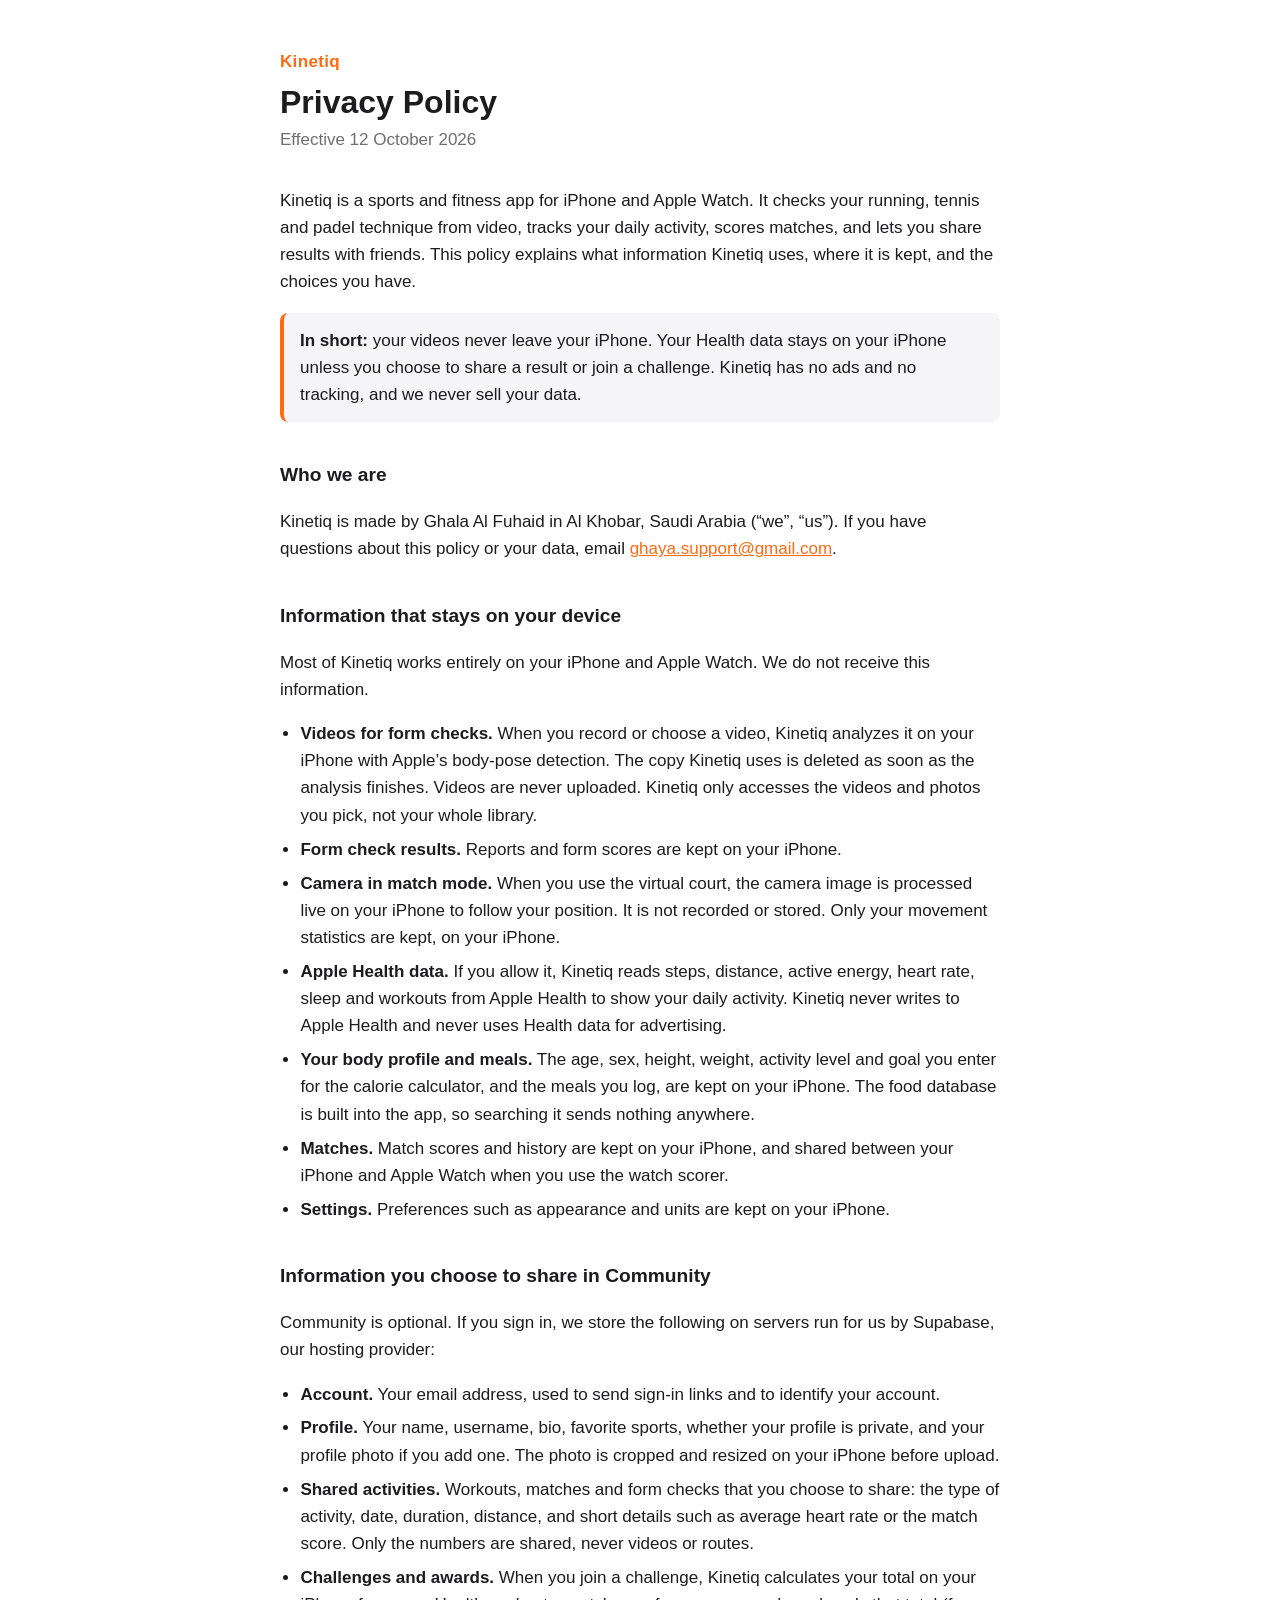
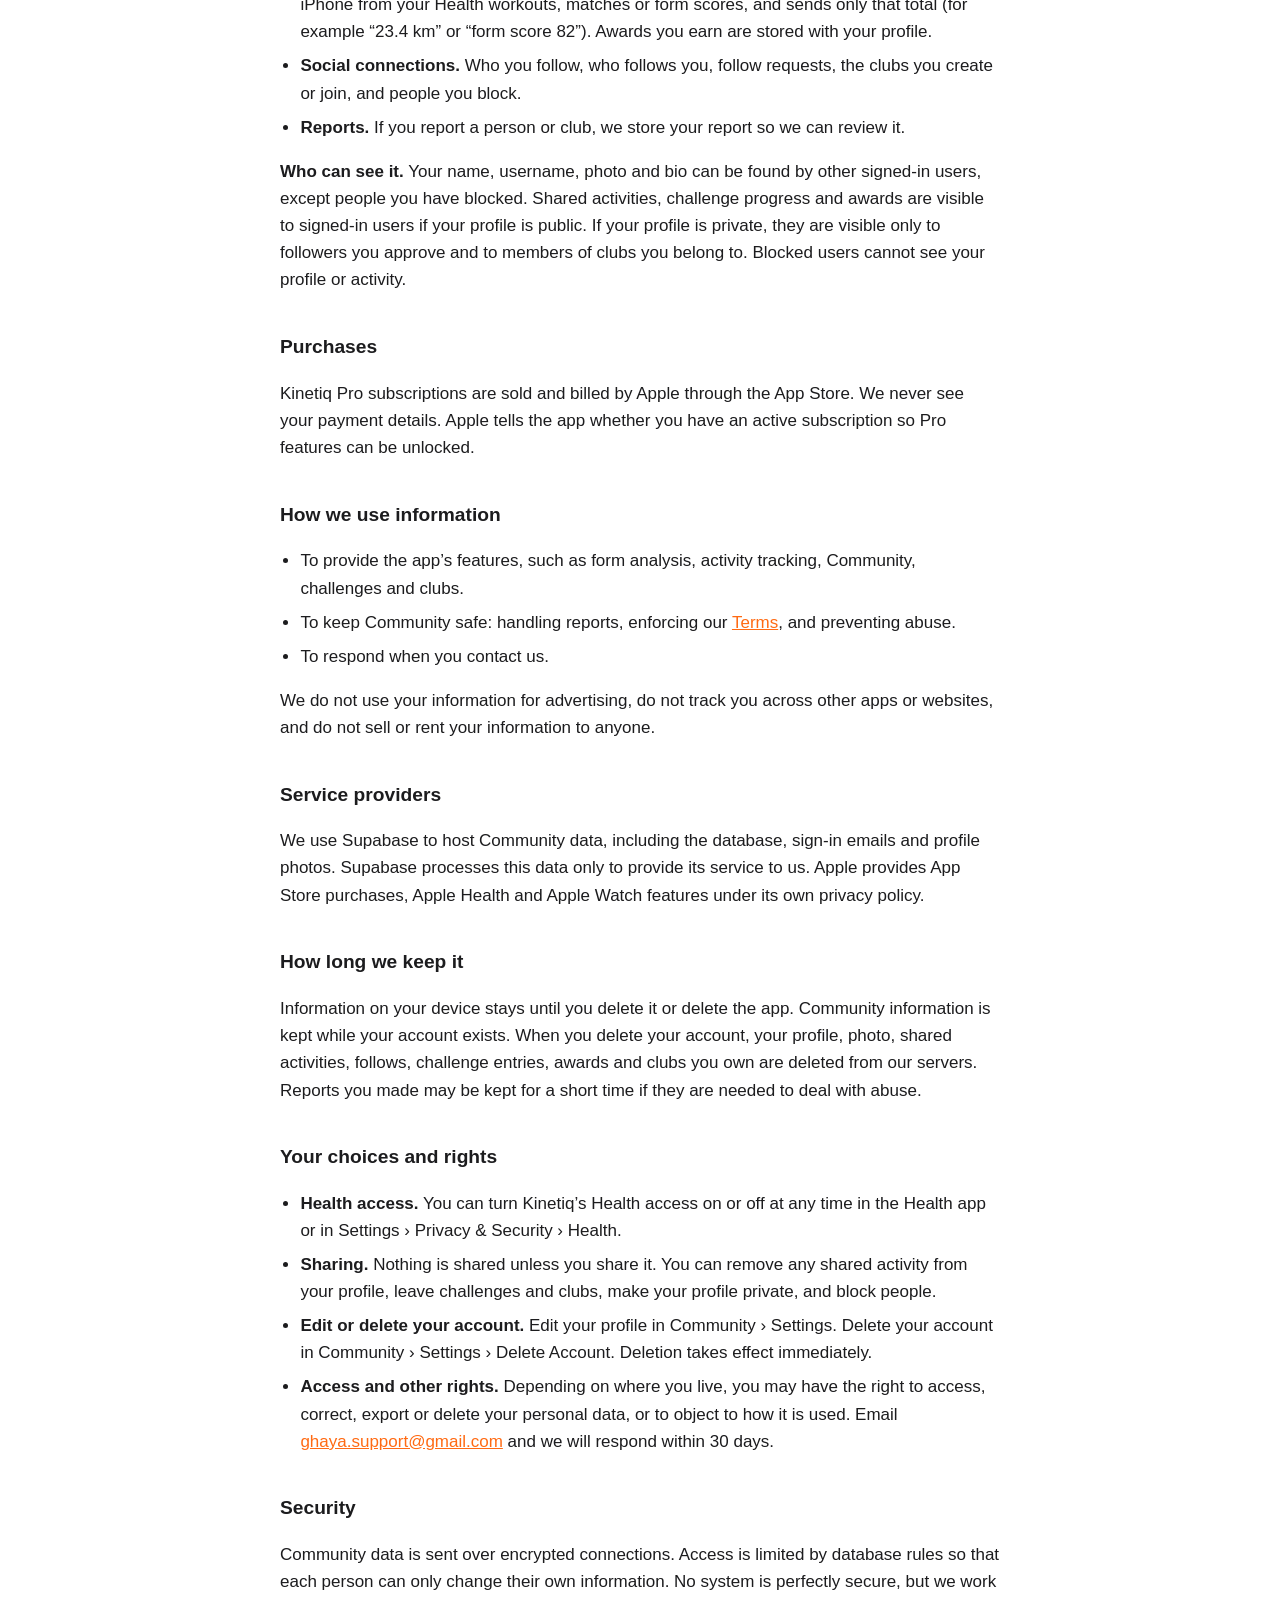
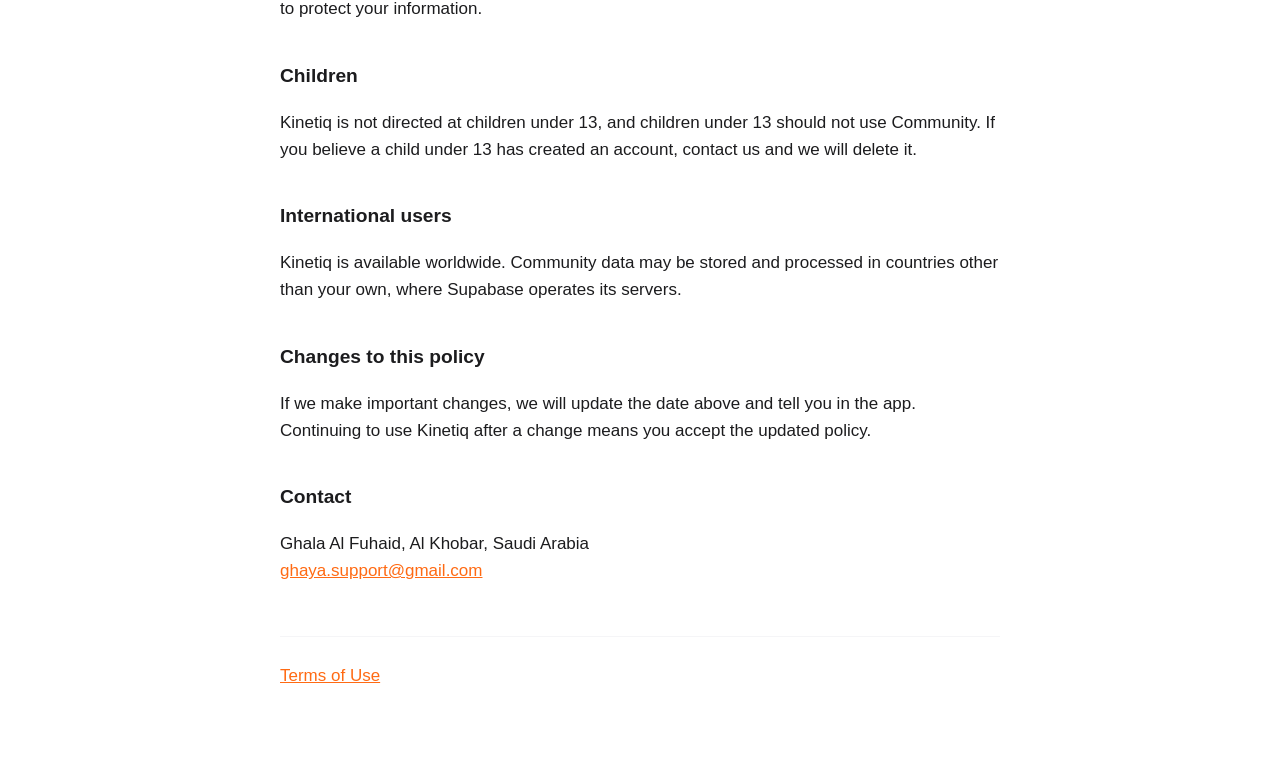
==== privacy.html @ a2fc5881 "Kinetiq privacy policy and terms" ====
<!doctype html>
<html lang="en">
<head>
<meta charset="utf-8">
<meta name="viewport" content="width=device-width, initial-scale=1">
<title>Kinetiq Privacy Policy</title>
<link rel="stylesheet" href="style.css">
</head>
<body>
<main>
<p class="brand">Kinetiq</p>
<h1>Privacy Policy</h1>
<p class="meta">Effective 12 October 2026</p>

<p>Kinetiq is a sports and fitness app for iPhone and Apple Watch. It checks your running, tennis and padel technique from video, tracks your daily activity, scores matches, and lets you share results with friends. This policy explains what information Kinetiq uses, where it is kept, and the choices you have.</p>

<p class="summary"><strong>In short:</strong> your videos never leave your iPhone. Your Health data stays on your iPhone unless you choose to share a result or join a challenge. Kinetiq has no ads and no tracking, and we never sell your data.</p>

<h2>Who we are</h2>
<p>Kinetiq is made by Ghala Al Fuhaid in Al Khobar, Saudi Arabia (“we”, “us”). If you have questions about this policy or your data, email <a href="mailto:ghaya.support@gmail.com">ghaya.support@gmail.com</a>.</p>

<h2>Information that stays on your device</h2>
<p>Most of Kinetiq works entirely on your iPhone and Apple Watch. We do not receive this information.</p>
<ul>
<li><strong>Videos for form checks.</strong> When you record or choose a video, Kinetiq analyzes it on your iPhone with Apple’s body-pose detection. The copy Kinetiq uses is deleted as soon as the analysis finishes. Videos are never uploaded. Kinetiq only accesses the videos and photos you pick, not your whole library.</li>
<li><strong>Form check results.</strong> Reports and form scores are kept on your iPhone.</li>
<li><strong>Camera in match mode.</strong> When you use the virtual court, the camera image is processed live on your iPhone to follow your position. It is not recorded or stored. Only your movement statistics are kept, on your iPhone.</li>
<li><strong>Apple Health data.</strong> If you allow it, Kinetiq reads steps, distance, active energy, heart rate, sleep and workouts from Apple Health to show your daily activity. Kinetiq never writes to Apple Health and never uses Health data for advertising.</li>
<li><strong>Your body profile and meals.</strong> The age, sex, height, weight, activity level and goal you enter for the calorie calculator, and the meals you log, are kept on your iPhone. The food database is built into the app, so searching it sends nothing anywhere.</li>
<li><strong>Matches.</strong> Match scores and history are kept on your iPhone, and shared between your iPhone and Apple Watch when you use the watch scorer.</li>
<li><strong>Settings.</strong> Preferences such as appearance and units are kept on your iPhone.</li>
</ul>

<h2>Information you choose to share in Community</h2>
<p>Community is optional. If you sign in, we store the following on servers run for us by Supabase, our hosting provider:</p>
<ul>
<li><strong>Account.</strong> Your email address, used to send sign-in links and to identify your account.</li>
<li><strong>Profile.</strong> Your name, username, bio, favorite sports, whether your profile is private, and your profile photo if you add one. The photo is cropped and resized on your iPhone before upload.</li>
<li><strong>Shared activities.</strong> Workouts, matches and form checks that you choose to share: the type of activity, date, duration, distance, and short details such as average heart rate or the match score. Only the numbers are shared, never videos or routes.</li>
<li><strong>Challenges and awards.</strong> When you join a challenge, Kinetiq calculates your total on your iPhone from your Health workouts, matches or form scores, and sends only that total (for example “23.4 km” or “form score 82”). Awards you earn are stored with your profile.</li>
<li><strong>Social connections.</strong> Who you follow, who follows you, follow requests, the clubs you create or join, and people you block.</li>
<li><strong>Reports.</strong> If you report a person or club, we store your report so we can review it.</li>
</ul>
<p><strong>Who can see it.</strong> Your name, username, photo and bio can be found by other signed-in users, except people you have blocked. Shared activities, challenge progress and awards are visible to signed-in users if your profile is public. If your profile is private, they are visible only to followers you approve and to members of clubs you belong to. Blocked users cannot see your profile or activity.</p>

<h2>Purchases</h2>
<p>Kinetiq Pro subscriptions are sold and billed by Apple through the App Store. We never see your payment details. Apple tells the app whether you have an active subscription so Pro features can be unlocked.</p>

<h2>How we use information</h2>
<ul>
<li>To provide the app’s features, such as form analysis, activity tracking, Community, challenges and clubs.</li>
<li>To keep Community safe: handling reports, enforcing our <a href="terms.html">Terms</a>, and preventing abuse.</li>
<li>To respond when you contact us.</li>
</ul>
<p>We do not use your information for advertising, do not track you across other apps or websites, and do not sell or rent your information to anyone.</p>

<h2>Service providers</h2>
<p>We use Supabase to host Community data, including the database, sign-in emails and profile photos. Supabase processes this data only to provide its service to us. Apple provides App Store purchases, Apple Health and Apple Watch features under its own privacy policy.</p>

<h2>How long we keep it</h2>
<p>Information on your device stays until you delete it or delete the app. Community information is kept while your account exists. When you delete your account, your profile, photo, shared activities, follows, challenge entries, awards and clubs you own are deleted from our servers. Reports you made may be kept for a short time if they are needed to deal with abuse.</p>

<h2>Your choices and rights</h2>
<ul>
<li><strong>Health access.</strong> You can turn Kinetiq’s Health access on or off at any time in the Health app or in Settings › Privacy &amp; Security › Health.</li>
<li><strong>Sharing.</strong> Nothing is shared unless you share it. You can remove any shared activity from your profile, leave challenges and clubs, make your profile private, and block people.</li>
<li><strong>Edit or delete your account.</strong> Edit your profile in Community › Settings. Delete your account in Community › Settings › Delete Account. Deletion takes effect immediately.</li>
<li><strong>Access and other rights.</strong> Depending on where you live, you may have the right to access, correct, export or delete your personal data, or to object to how it is used. Email <a href="mailto:ghaya.support@gmail.com">ghaya.support@gmail.com</a> and we will respond within 30 days.</li>
</ul>

<h2>Security</h2>
<p>Community data is sent over encrypted connections. Access is limited by database rules so that each person can only change their own information. No system is perfectly secure, but we work to protect your information.</p>

<h2>Children</h2>
<p>Kinetiq is not directed at children under 13, and children under 13 should not use Community. If you believe a child under 13 has created an account, contact us and we will delete it.</p>

<h2>International users</h2>
<p>Kinetiq is available worldwide. Community data may be stored and processed in countries other than your own, where Supabase operates its servers.</p>

<h2>Changes to this policy</h2>
<p>If we make important changes, we will update the date above and tell you in the app. Continuing to use Kinetiq after a change means you accept the updated policy.</p>

<h2>Contact</h2>
<p>Ghala Al Fuhaid, Al Khobar, Saudi Arabia<br><a href="mailto:ghaya.support@gmail.com">ghaya.support@gmail.com</a></p>

<p class="footer"><a href="terms.html">Terms of Use</a></p>
</main>
</body>
</html>
---- style.css ----
:root {
    --bg: #ffffff;
    --text: #1c1c1e;
    --muted: #6e6e73;
    --accent: #ff6a13;
    --panel: #f5f5f7;
    color-scheme: light dark;
}

@media (prefers-color-scheme: dark) {
    :root {
        --bg: #0b0b0c;
        --text: #f2f2f7;
        --muted: #a1a1a6;
        --panel: #1c1c1e;
    }
}

body {
    margin: 0;
    background: var(--bg);
    color: var(--text);
    font: 17px/1.6 -apple-system, BlinkMacSystemFont, "Segoe UI", Roboto, sans-serif;
}

main {
    max-width: 720px;
    margin: 0 auto;
    padding: 48px 16px 64px;
}

.brand {
    color: var(--accent);
    font-weight: 700;
    letter-spacing: 0.02em;
    margin: 0 0 8px;
}

h1 { font-size: 2rem; line-height: 1.2; margin: 0 0 4px; }
h2 { font-size: 1.2rem; margin: 2em 0 0.5em; }
.meta { color: var(--muted); margin: 0 0 2em; }

.summary {
    background: var(--panel);
    border-left: 4px solid var(--accent);
    border-radius: 8px;
    padding: 14px 16px;
}

ul { padding-left: 1.2em; }
li { margin: 0.4em 0; }
a { color: var(--accent); }

.footer {
    margin-top: 3em;
    padding-top: 1.5em;
    border-top: 1px solid var(--panel);
}
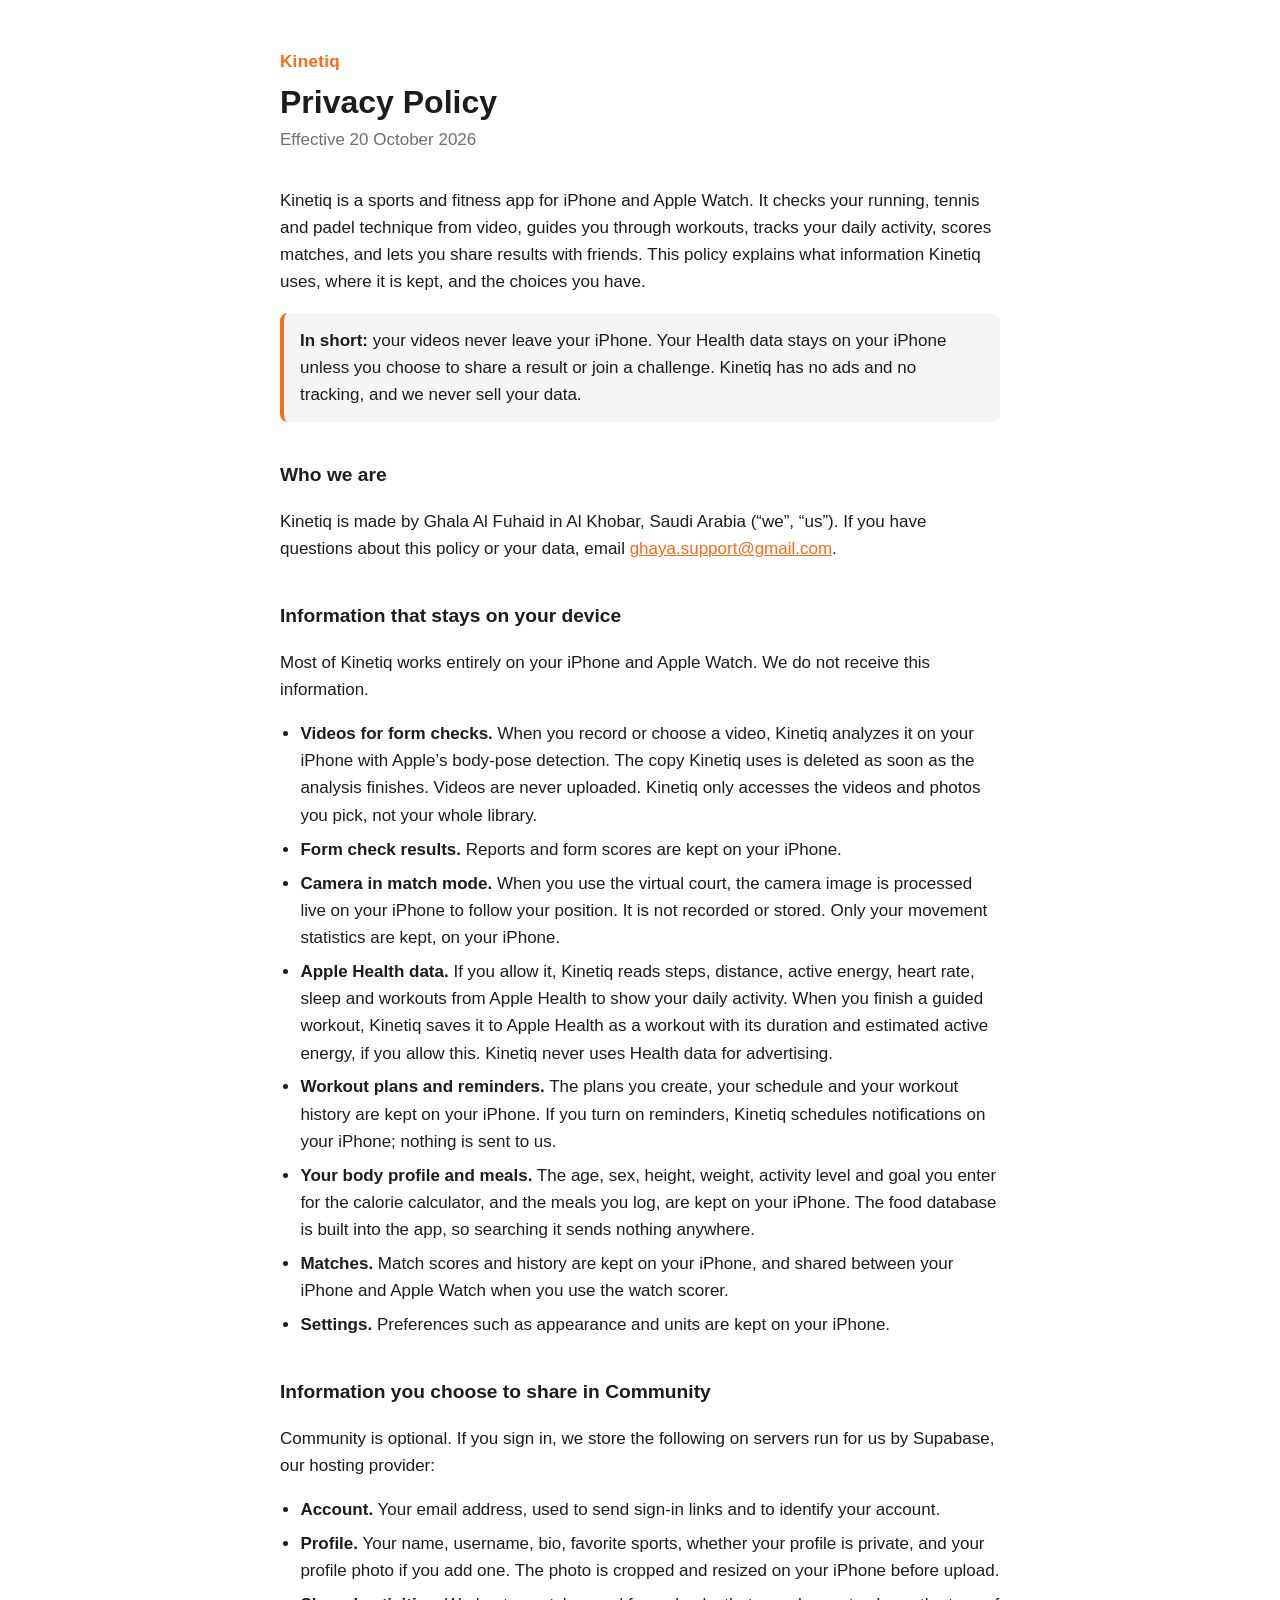
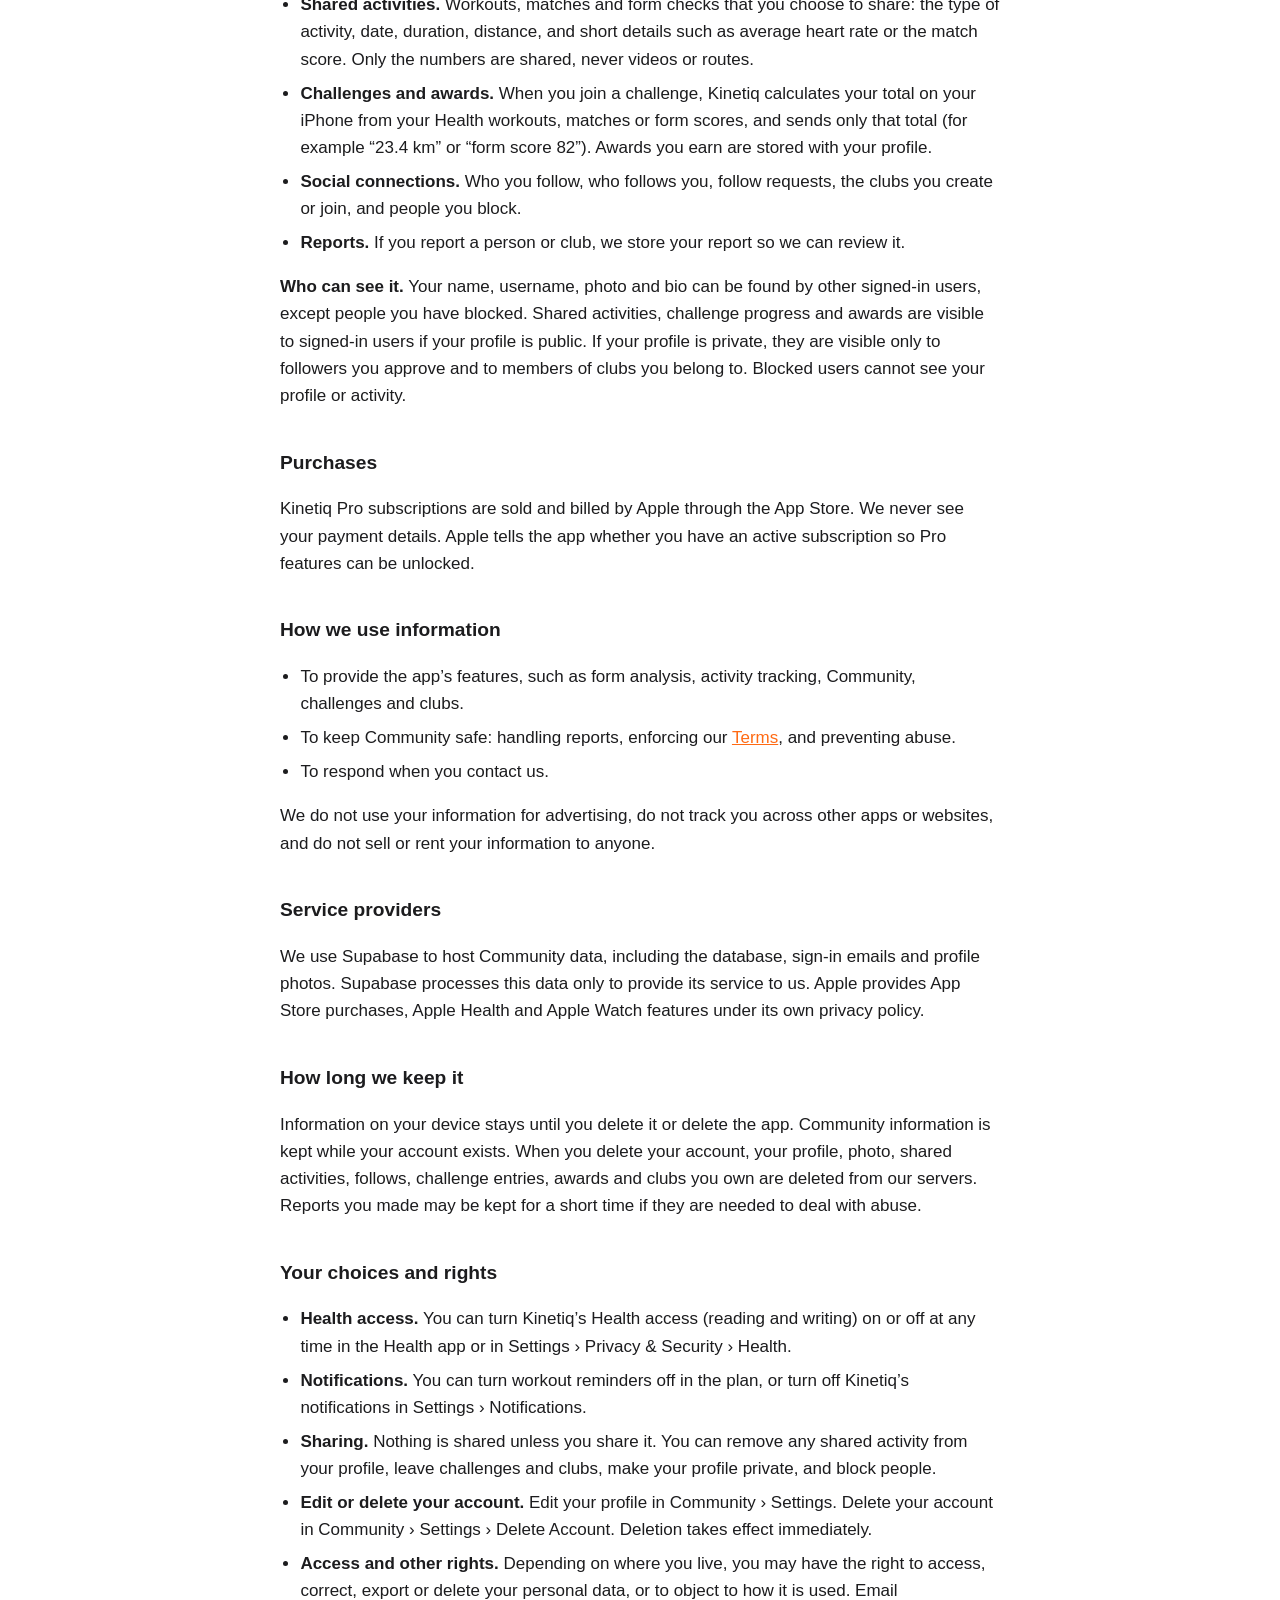
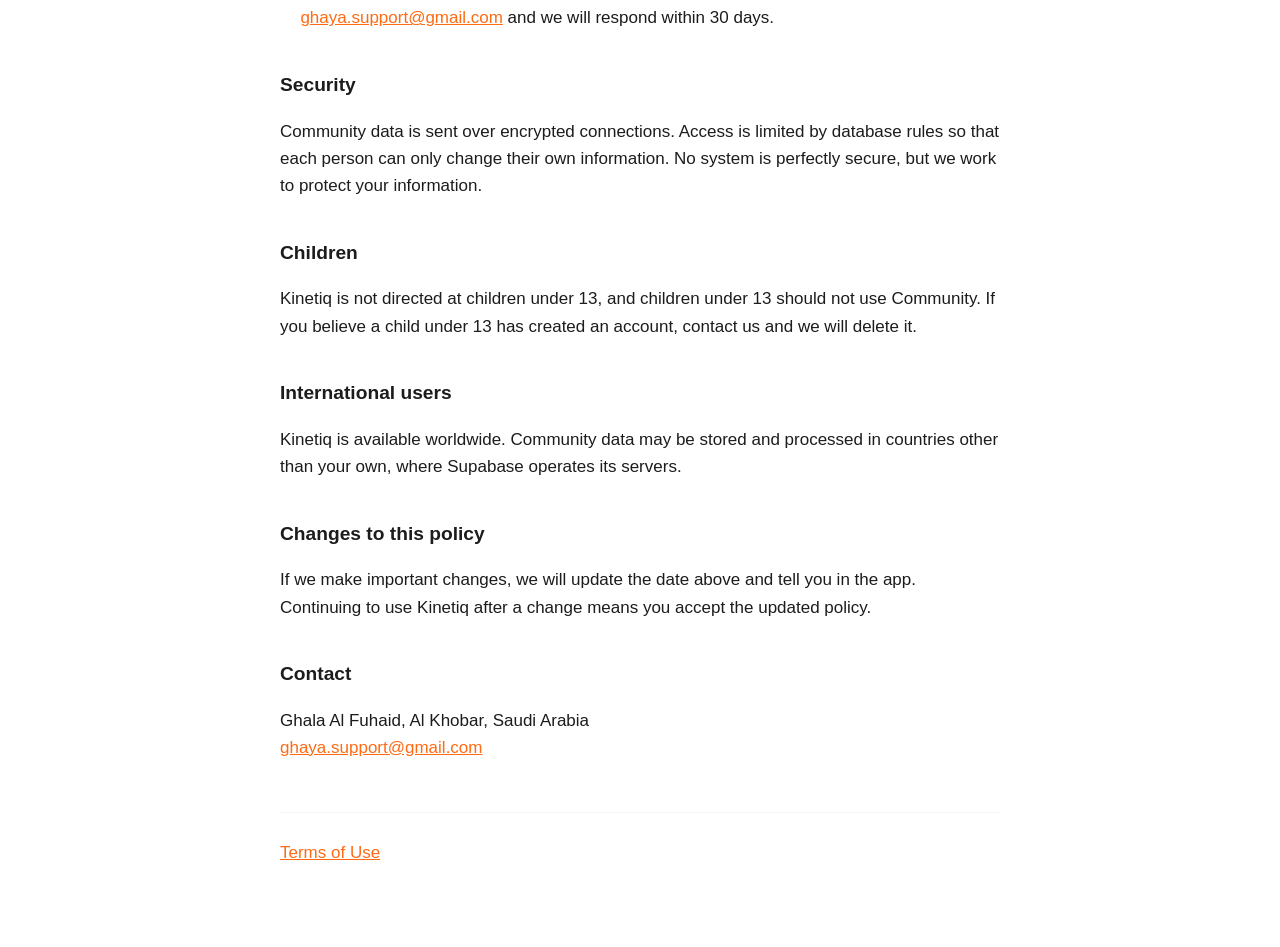
==== commit 57defbb3: "Privacy Policy: workouts saved to Health, workout plans and reminders" ====
--- a/privacy.html
+++ b/privacy.html
@@ -10,9 +10,9 @@
 <main>
 <p class="brand">Kinetiq</p>
 <h1>Privacy Policy</h1>
-<p class="meta">Effective 12 October 2026</p>
+<p class="meta">Effective 20 October 2026</p>
 
-<p>Kinetiq is a sports and fitness app for iPhone and Apple Watch. It checks your running, tennis and padel technique from video, tracks your daily activity, scores matches, and lets you share results with friends. This policy explains what information Kinetiq uses, where it is kept, and the choices you have.</p>
+<p>Kinetiq is a sports and fitness app for iPhone and Apple Watch. It checks your running, tennis and padel technique from video, guides you through workouts, tracks your daily activity, scores matches, and lets you share results with friends. This policy explains what information Kinetiq uses, where it is kept, and the choices you have.</p>
 
 <p class="summary"><strong>In short:</strong> your videos never leave your iPhone. Your Health data stays on your iPhone unless you choose to share a result or join a challenge. Kinetiq has no ads and no tracking, and we never sell your data.</p>
 
@@ -25,7 +25,8 @@
 <li><strong>Videos for form checks.</strong> When you record or choose a video, Kinetiq analyzes it on your iPhone with Apple’s body-pose detection. The copy Kinetiq uses is deleted as soon as the analysis finishes. Videos are never uploaded. Kinetiq only accesses the videos and photos you pick, not your whole library.</li>
 <li><strong>Form check results.</strong> Reports and form scores are kept on your iPhone.</li>
 <li><strong>Camera in match mode.</strong> When you use the virtual court, the camera image is processed live on your iPhone to follow your position. It is not recorded or stored. Only your movement statistics are kept, on your iPhone.</li>
-<li><strong>Apple Health data.</strong> If you allow it, Kinetiq reads steps, distance, active energy, heart rate, sleep and workouts from Apple Health to show your daily activity. Kinetiq never writes to Apple Health and never uses Health data for advertising.</li>
+<li><strong>Apple Health data.</strong> If you allow it, Kinetiq reads steps, distance, active energy, heart rate, sleep and workouts from Apple Health to show your daily activity. When you finish a guided workout, Kinetiq saves it to Apple Health as a workout with its duration and estimated active energy, if you allow this. Kinetiq never uses Health data for advertising.</li>
+<li><strong>Workout plans and reminders.</strong> The plans you create, your schedule and your workout history are kept on your iPhone. If you turn on reminders, Kinetiq schedules notifications on your iPhone; nothing is sent to us.</li>
 <li><strong>Your body profile and meals.</strong> The age, sex, height, weight, activity level and goal you enter for the calorie calculator, and the meals you log, are kept on your iPhone. The food database is built into the app, so searching it sends nothing anywhere.</li>
 <li><strong>Matches.</strong> Match scores and history are kept on your iPhone, and shared between your iPhone and Apple Watch when you use the watch scorer.</li>
 <li><strong>Settings.</strong> Preferences such as appearance and units are kept on your iPhone.</li>
@@ -62,7 +63,8 @@
 
 <h2>Your choices and rights</h2>
 <ul>
-<li><strong>Health access.</strong> You can turn Kinetiq’s Health access on or off at any time in the Health app or in Settings › Privacy &amp; Security › Health.</li>
+<li><strong>Health access.</strong> You can turn Kinetiq’s Health access (reading and writing) on or off at any time in the Health app or in Settings › Privacy &amp; Security › Health.</li>
+<li><strong>Notifications.</strong> You can turn workout reminders off in the plan, or turn off Kinetiq’s notifications in Settings › Notifications.</li>
 <li><strong>Sharing.</strong> Nothing is shared unless you share it. You can remove any shared activity from your profile, leave challenges and clubs, make your profile private, and block people.</li>
 <li><strong>Edit or delete your account.</strong> Edit your profile in Community › Settings. Delete your account in Community › Settings › Delete Account. Deletion takes effect immediately.</li>
 <li><strong>Access and other rights.</strong> Depending on where you live, you may have the right to access, correct, export or delete your personal data, or to object to how it is used. Email <a href="mailto:ghaya.support@gmail.com">ghaya.support@gmail.com</a> and we will respond within 30 days.</li>
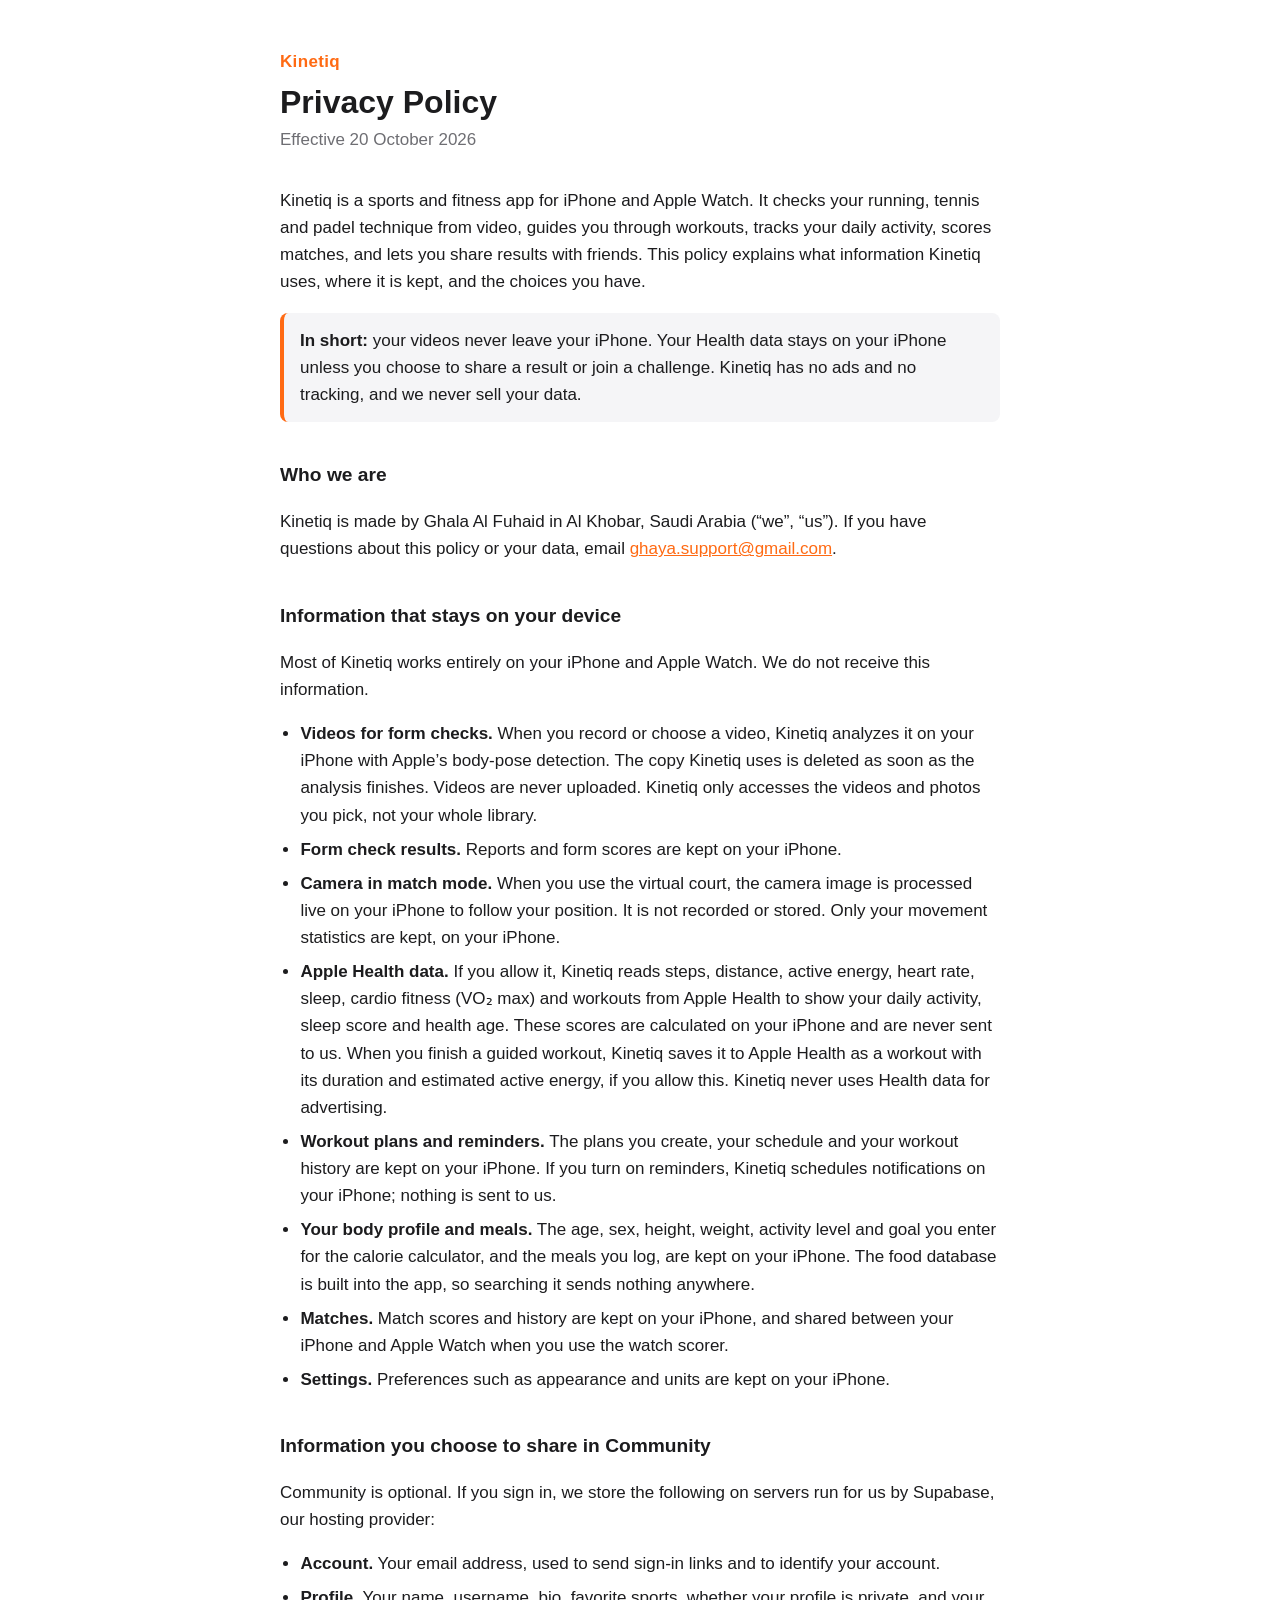
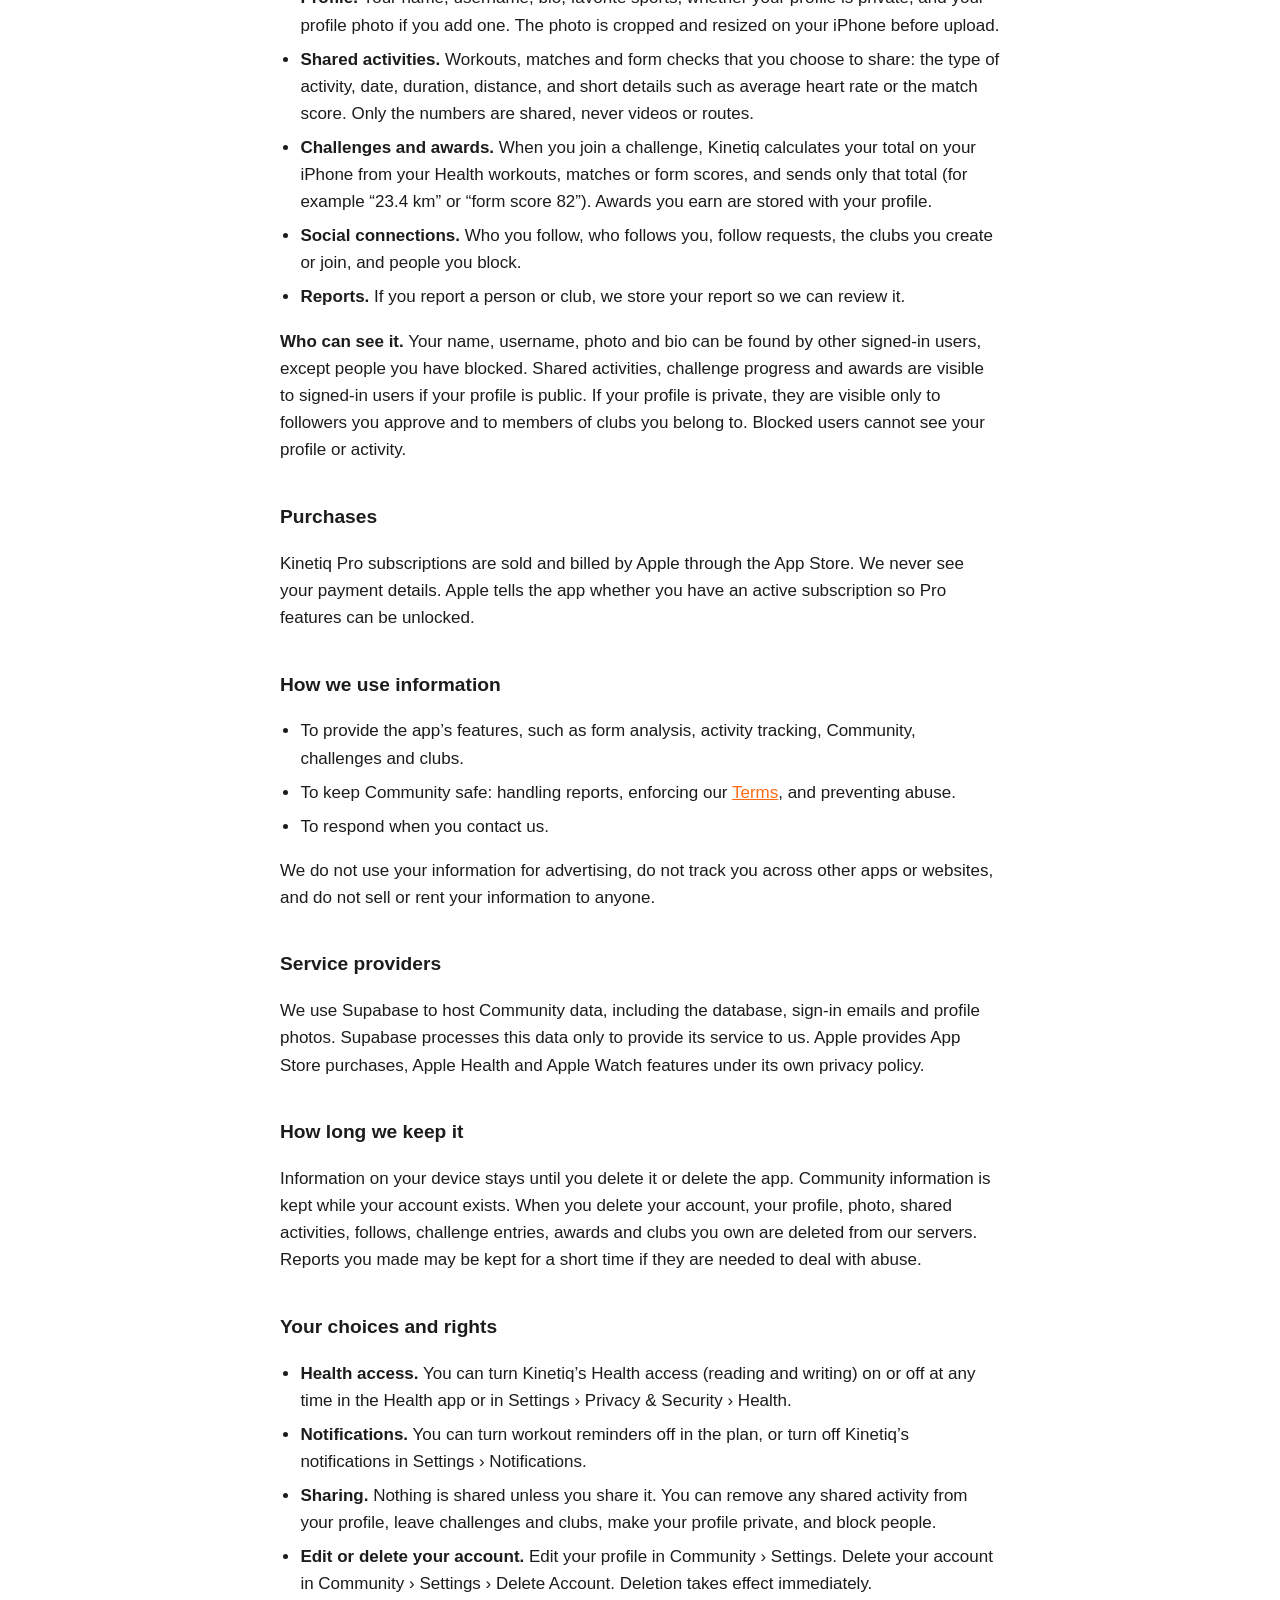
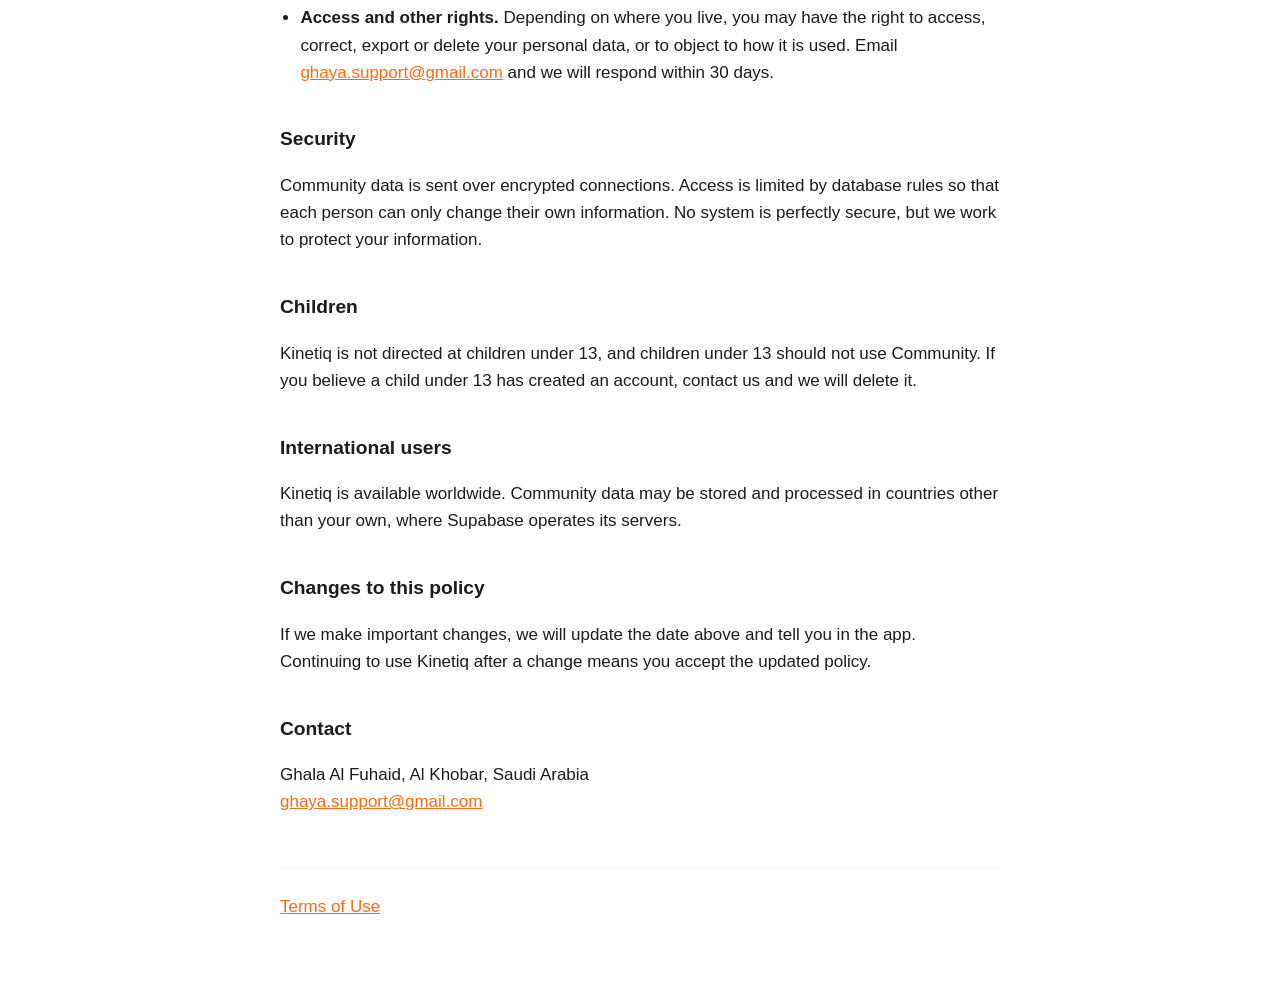
==== commit 3781cdc1: "Privacy Policy: VO2 max, sleep score and health age" ====
--- a/privacy.html
+++ b/privacy.html
@@ -25,7 +25,7 @@
 <li><strong>Videos for form checks.</strong> When you record or choose a video, Kinetiq analyzes it on your iPhone with Apple’s body-pose detection. The copy Kinetiq uses is deleted as soon as the analysis finishes. Videos are never uploaded. Kinetiq only accesses the videos and photos you pick, not your whole library.</li>
 <li><strong>Form check results.</strong> Reports and form scores are kept on your iPhone.</li>
 <li><strong>Camera in match mode.</strong> When you use the virtual court, the camera image is processed live on your iPhone to follow your position. It is not recorded or stored. Only your movement statistics are kept, on your iPhone.</li>
-<li><strong>Apple Health data.</strong> If you allow it, Kinetiq reads steps, distance, active energy, heart rate, sleep and workouts from Apple Health to show your daily activity. When you finish a guided workout, Kinetiq saves it to Apple Health as a workout with its duration and estimated active energy, if you allow this. Kinetiq never uses Health data for advertising.</li>
+<li><strong>Apple Health data.</strong> If you allow it, Kinetiq reads steps, distance, active energy, heart rate, sleep, cardio fitness (VO₂ max) and workouts from Apple Health to show your daily activity, sleep score and health age. These scores are calculated on your iPhone and are never sent to us. When you finish a guided workout, Kinetiq saves it to Apple Health as a workout with its duration and estimated active energy, if you allow this. Kinetiq never uses Health data for advertising.</li>
 <li><strong>Workout plans and reminders.</strong> The plans you create, your schedule and your workout history are kept on your iPhone. If you turn on reminders, Kinetiq schedules notifications on your iPhone; nothing is sent to us.</li>
 <li><strong>Your body profile and meals.</strong> The age, sex, height, weight, activity level and goal you enter for the calorie calculator, and the meals you log, are kept on your iPhone. The food database is built into the app, so searching it sends nothing anywhere.</li>
 <li><strong>Matches.</strong> Match scores and history are kept on your iPhone, and shared between your iPhone and Apple Watch when you use the watch scorer.</li>
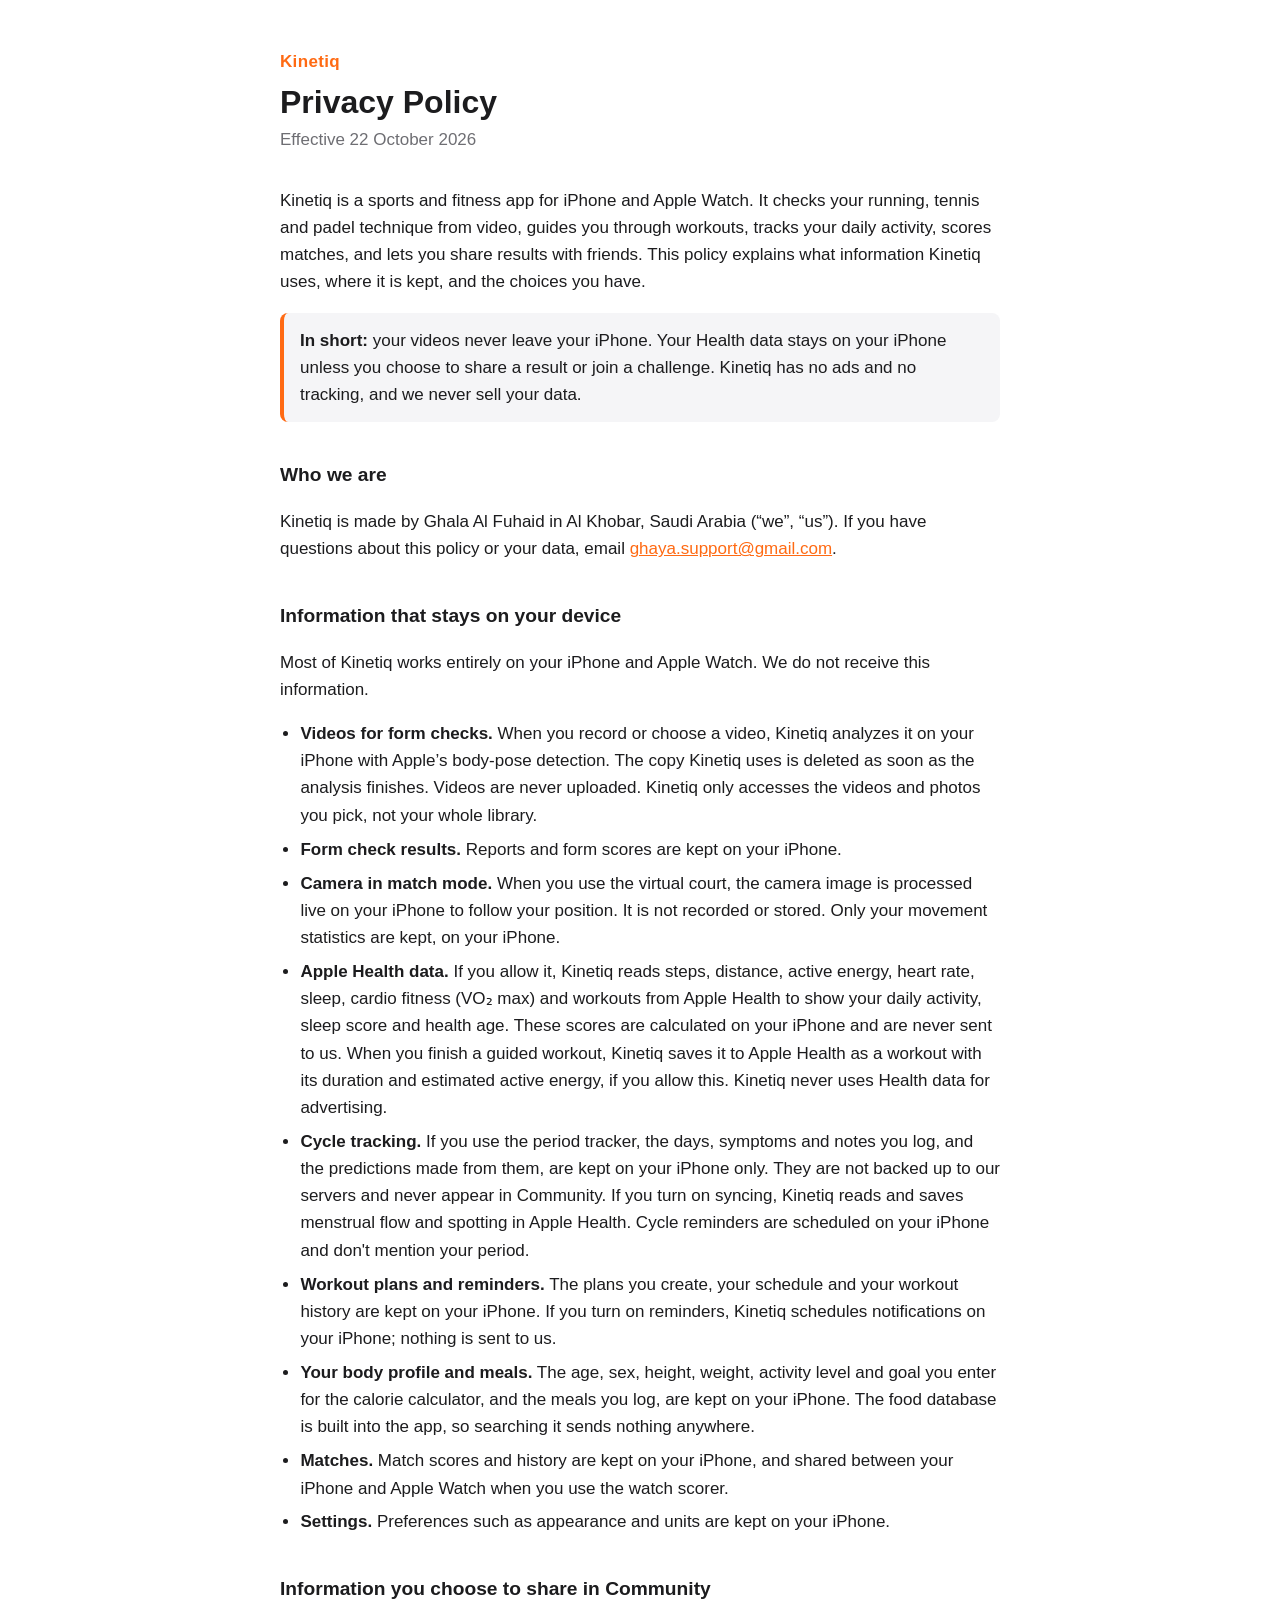
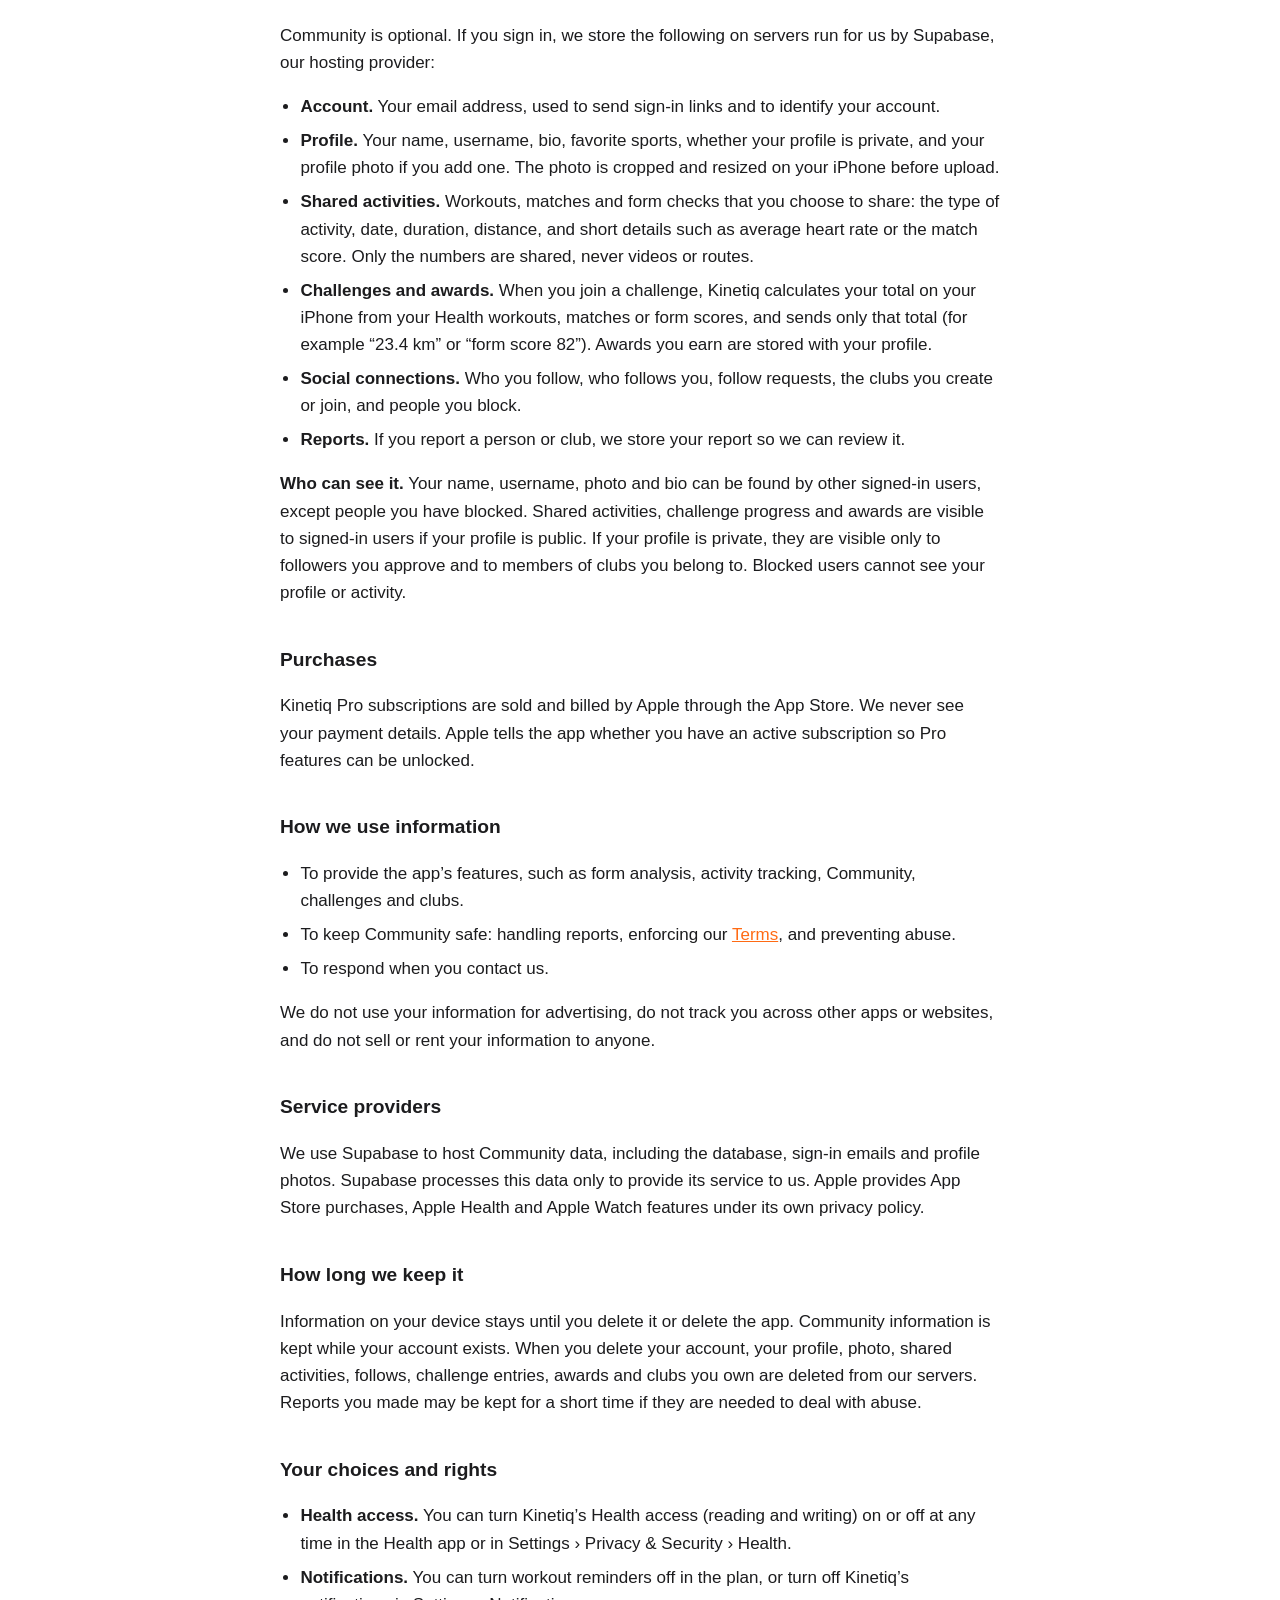
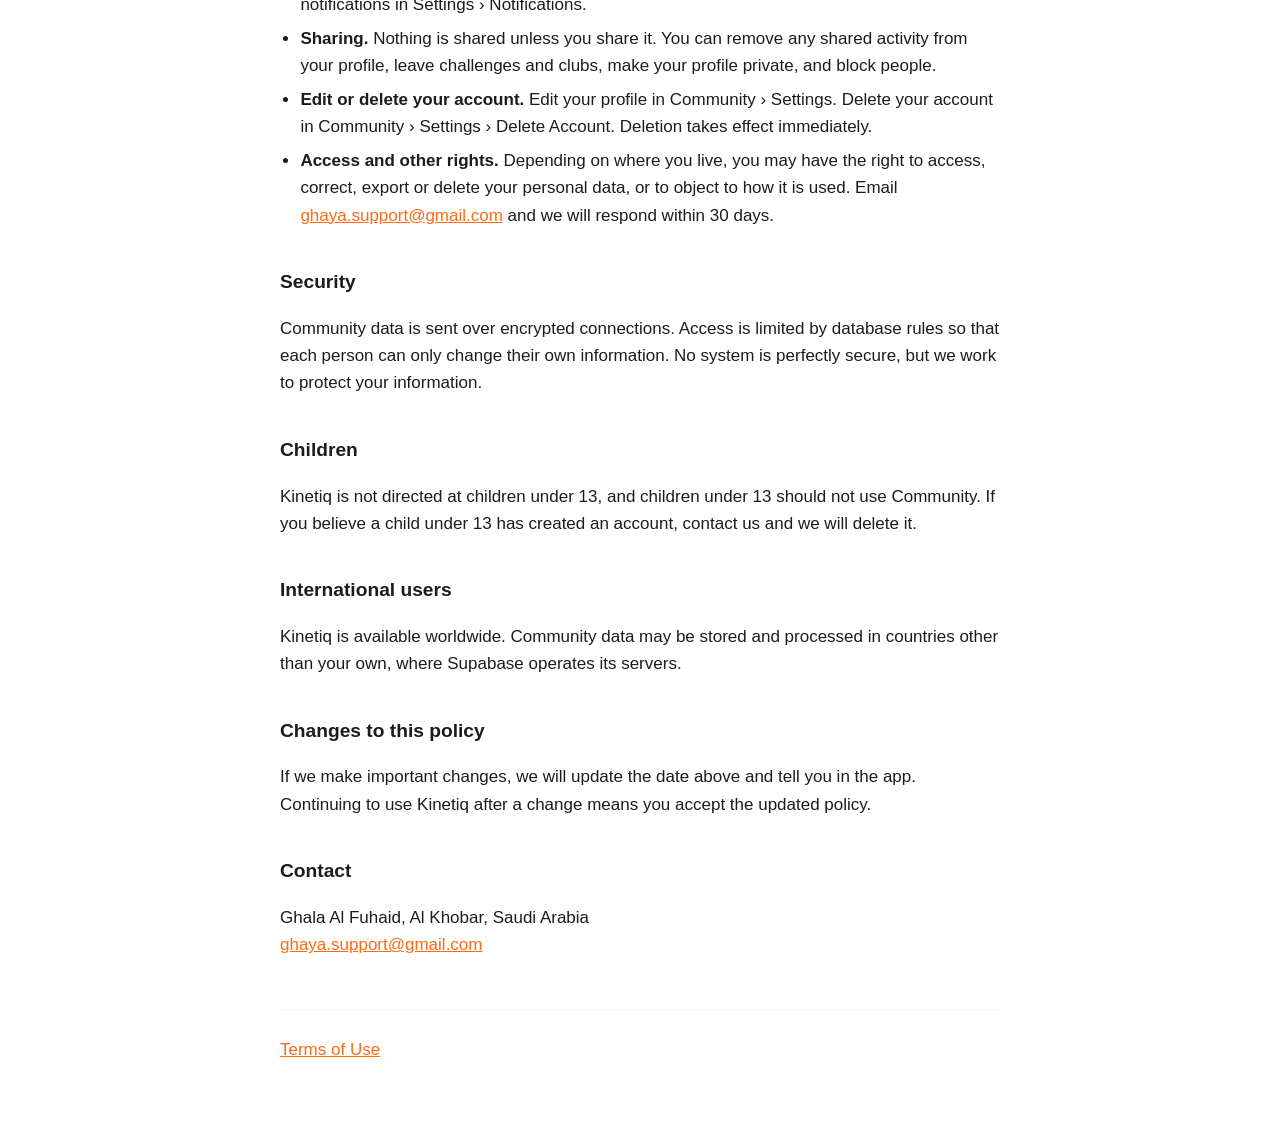
==== commit b2907117: "Privacy Policy: cycle tracking" ====
--- a/privacy.html
+++ b/privacy.html
@@ -10,7 +10,7 @@
 <main>
 <p class="brand">Kinetiq</p>
 <h1>Privacy Policy</h1>
-<p class="meta">Effective 20 October 2026</p>
+<p class="meta">Effective 22 October 2026</p>
 
 <p>Kinetiq is a sports and fitness app for iPhone and Apple Watch. It checks your running, tennis and padel technique from video, guides you through workouts, tracks your daily activity, scores matches, and lets you share results with friends. This policy explains what information Kinetiq uses, where it is kept, and the choices you have.</p>
 
@@ -26,6 +26,7 @@
 <li><strong>Form check results.</strong> Reports and form scores are kept on your iPhone.</li>
 <li><strong>Camera in match mode.</strong> When you use the virtual court, the camera image is processed live on your iPhone to follow your position. It is not recorded or stored. Only your movement statistics are kept, on your iPhone.</li>
 <li><strong>Apple Health data.</strong> If you allow it, Kinetiq reads steps, distance, active energy, heart rate, sleep, cardio fitness (VO₂ max) and workouts from Apple Health to show your daily activity, sleep score and health age. These scores are calculated on your iPhone and are never sent to us. When you finish a guided workout, Kinetiq saves it to Apple Health as a workout with its duration and estimated active energy, if you allow this. Kinetiq never uses Health data for advertising.</li>
+<li><strong>Cycle tracking.</strong> If you use the period tracker, the days, symptoms and notes you log, and the predictions made from them, are kept on your iPhone only. They are not backed up to our servers and never appear in Community. If you turn on syncing, Kinetiq reads and saves menstrual flow and spotting in Apple Health. Cycle reminders are scheduled on your iPhone and don't mention your period.</li>
 <li><strong>Workout plans and reminders.</strong> The plans you create, your schedule and your workout history are kept on your iPhone. If you turn on reminders, Kinetiq schedules notifications on your iPhone; nothing is sent to us.</li>
 <li><strong>Your body profile and meals.</strong> The age, sex, height, weight, activity level and goal you enter for the calorie calculator, and the meals you log, are kept on your iPhone. The food database is built into the app, so searching it sends nothing anywhere.</li>
 <li><strong>Matches.</strong> Match scores and history are kept on your iPhone, and shared between your iPhone and Apple Watch when you use the watch scorer.</li>
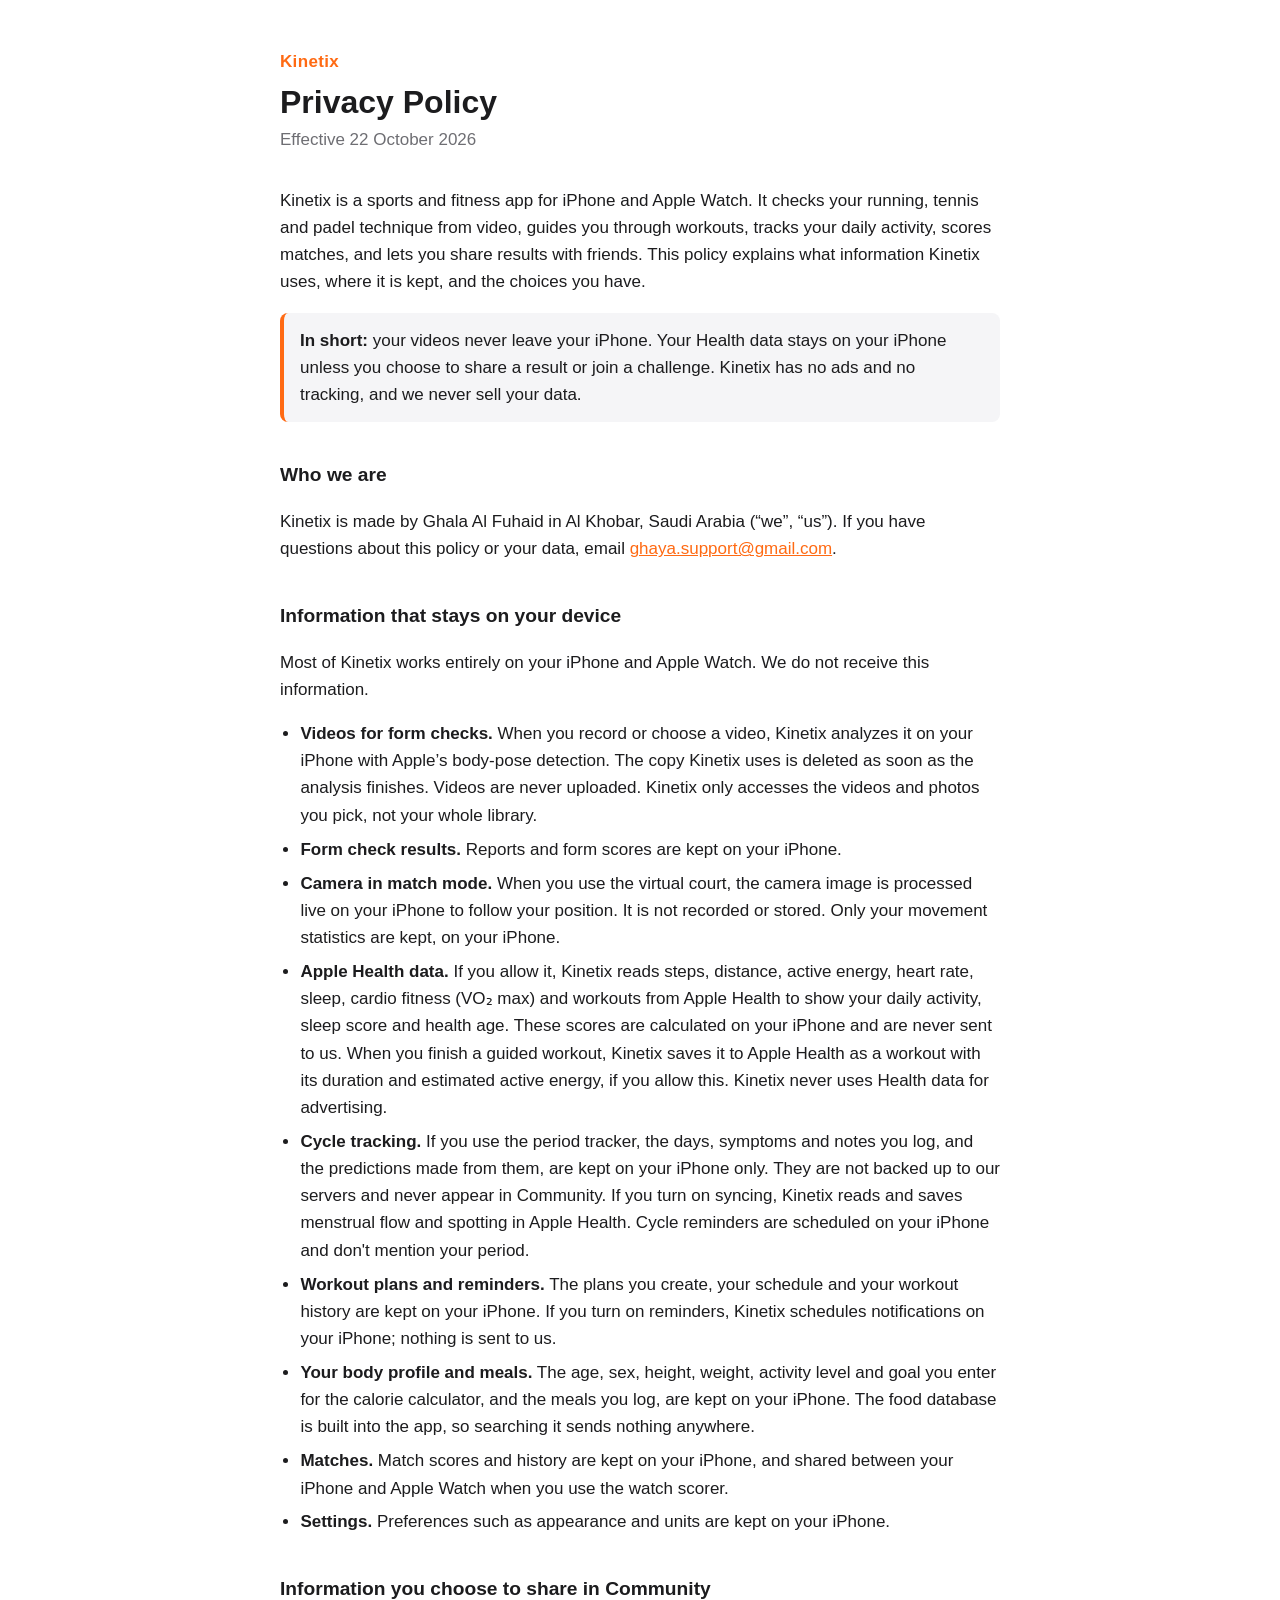
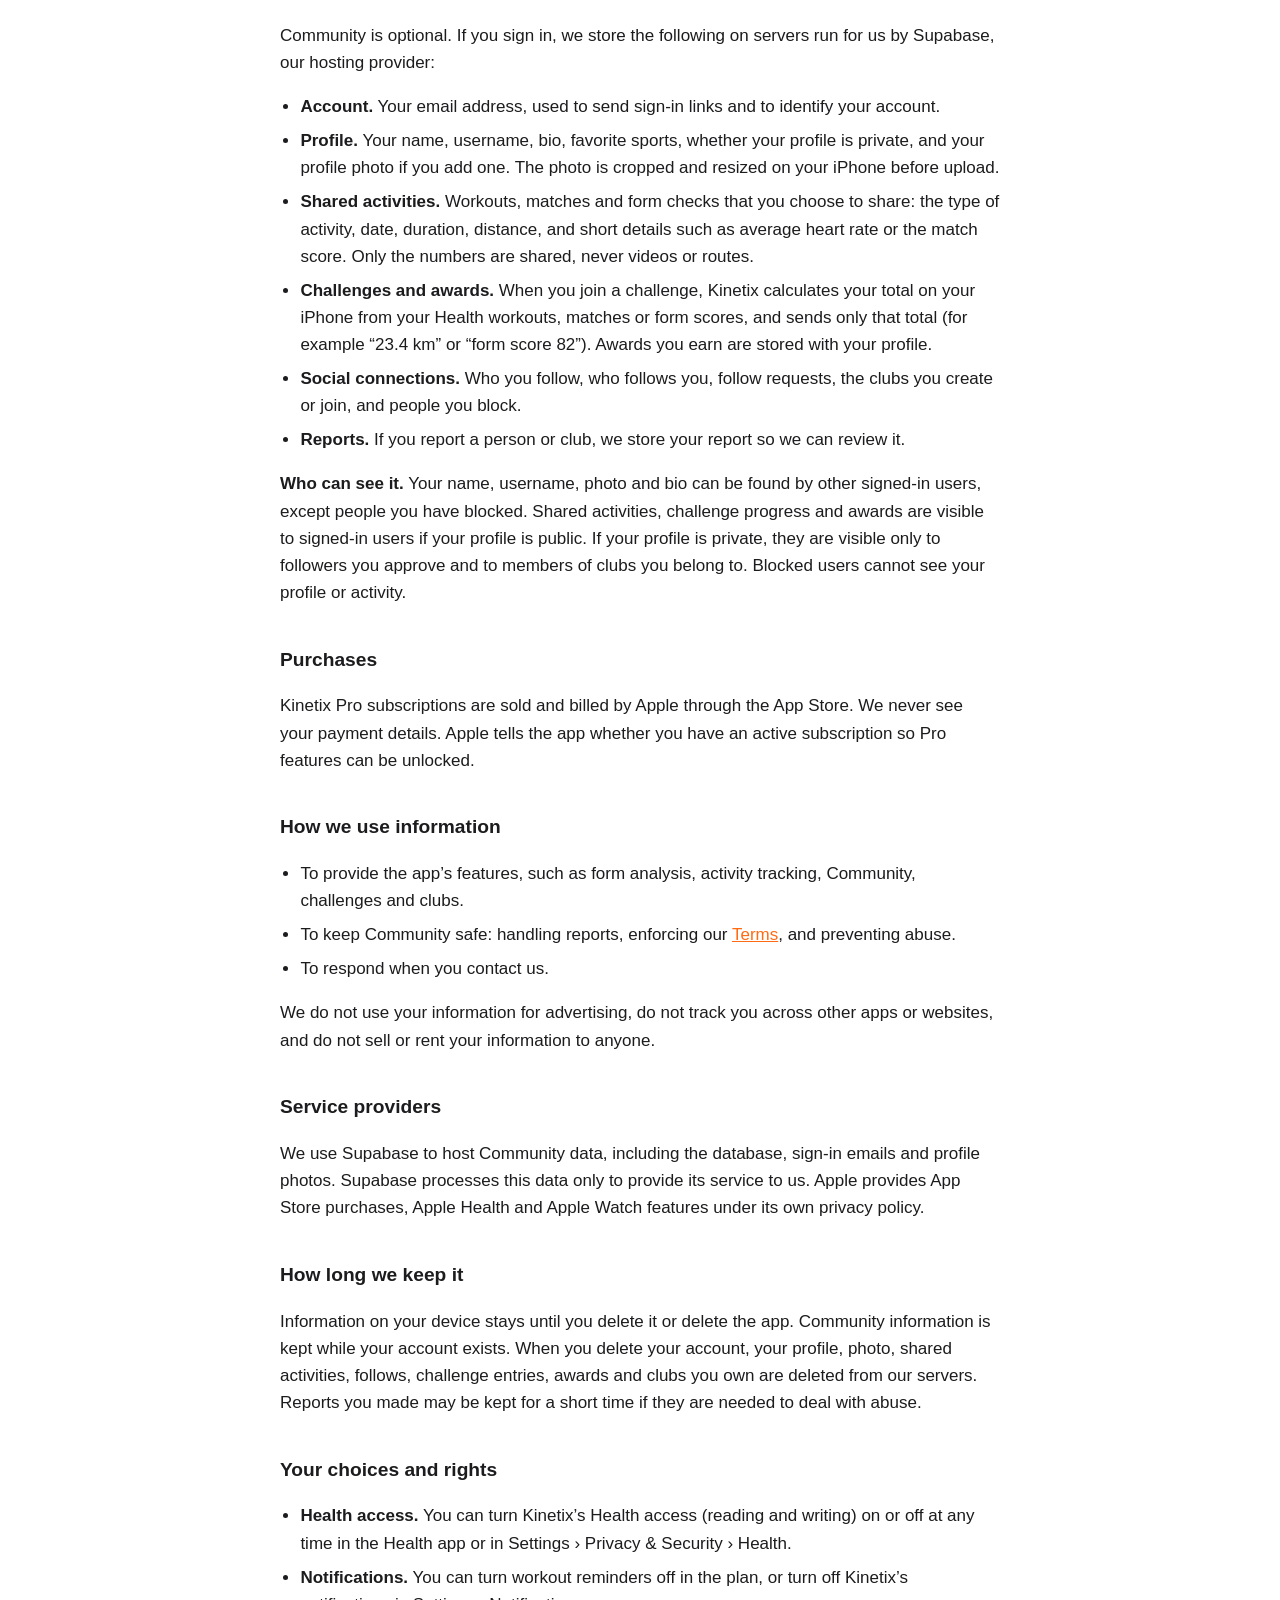
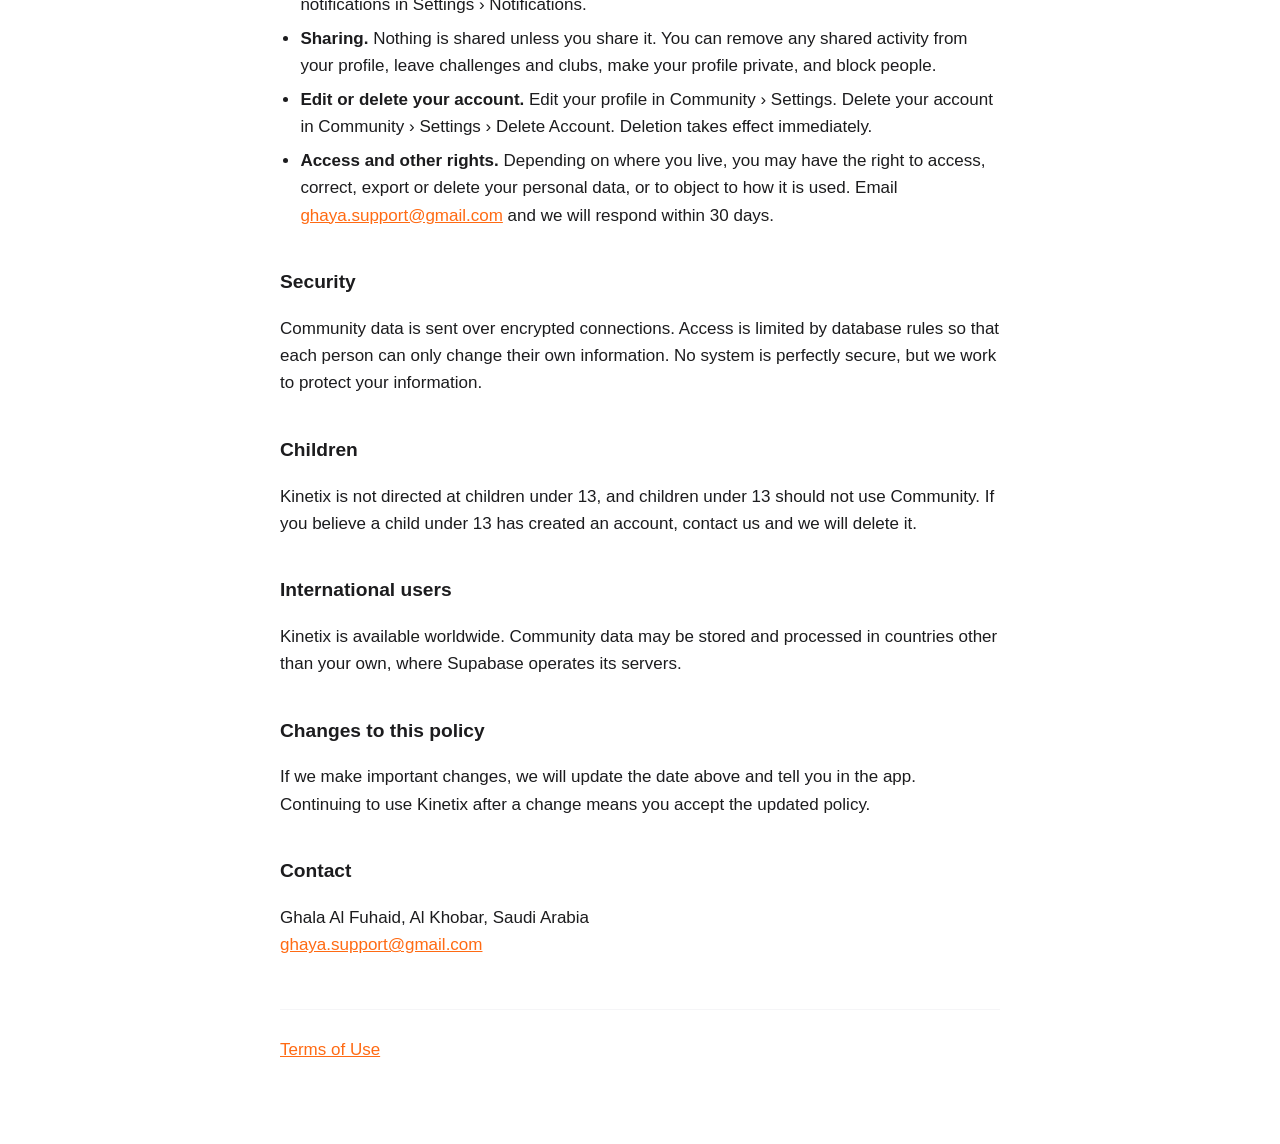
==== commit d18efc5b: "Rename the app to Kinetix" ====
--- a/privacy.html
+++ b/privacy.html
@@ -3,31 +3,31 @@
 <head>
 <meta charset="utf-8">
 <meta name="viewport" content="width=device-width, initial-scale=1">
-<title>Kinetiq Privacy Policy</title>
+<title>Kinetix Privacy Policy</title>
 <link rel="stylesheet" href="style.css">
 </head>
 <body>
 <main>
-<p class="brand">Kinetiq</p>
+<p class="brand">Kinetix</p>
 <h1>Privacy Policy</h1>
 <p class="meta">Effective 22 October 2026</p>
 
-<p>Kinetiq is a sports and fitness app for iPhone and Apple Watch. It checks your running, tennis and padel technique from video, guides you through workouts, tracks your daily activity, scores matches, and lets you share results with friends. This policy explains what information Kinetiq uses, where it is kept, and the choices you have.</p>
+<p>Kinetix is a sports and fitness app for iPhone and Apple Watch. It checks your running, tennis and padel technique from video, guides you through workouts, tracks your daily activity, scores matches, and lets you share results with friends. This policy explains what information Kinetix uses, where it is kept, and the choices you have.</p>
 
-<p class="summary"><strong>In short:</strong> your videos never leave your iPhone. Your Health data stays on your iPhone unless you choose to share a result or join a challenge. Kinetiq has no ads and no tracking, and we never sell your data.</p>
+<p class="summary"><strong>In short:</strong> your videos never leave your iPhone. Your Health data stays on your iPhone unless you choose to share a result or join a challenge. Kinetix has no ads and no tracking, and we never sell your data.</p>
 
 <h2>Who we are</h2>
-<p>Kinetiq is made by Ghala Al Fuhaid in Al Khobar, Saudi Arabia (“we”, “us”). If you have questions about this policy or your data, email <a href="mailto:ghaya.support@gmail.com">ghaya.support@gmail.com</a>.</p>
+<p>Kinetix is made by Ghala Al Fuhaid in Al Khobar, Saudi Arabia (“we”, “us”). If you have questions about this policy or your data, email <a href="mailto:ghaya.support@gmail.com">ghaya.support@gmail.com</a>.</p>
 
 <h2>Information that stays on your device</h2>
-<p>Most of Kinetiq works entirely on your iPhone and Apple Watch. We do not receive this information.</p>
+<p>Most of Kinetix works entirely on your iPhone and Apple Watch. We do not receive this information.</p>
 <ul>
-<li><strong>Videos for form checks.</strong> When you record or choose a video, Kinetiq analyzes it on your iPhone with Apple’s body-pose detection. The copy Kinetiq uses is deleted as soon as the analysis finishes. Videos are never uploaded. Kinetiq only accesses the videos and photos you pick, not your whole library.</li>
+<li><strong>Videos for form checks.</strong> When you record or choose a video, Kinetix analyzes it on your iPhone with Apple’s body-pose detection. The copy Kinetix uses is deleted as soon as the analysis finishes. Videos are never uploaded. Kinetix only accesses the videos and photos you pick, not your whole library.</li>
 <li><strong>Form check results.</strong> Reports and form scores are kept on your iPhone.</li>
 <li><strong>Camera in match mode.</strong> When you use the virtual court, the camera image is processed live on your iPhone to follow your position. It is not recorded or stored. Only your movement statistics are kept, on your iPhone.</li>
-<li><strong>Apple Health data.</strong> If you allow it, Kinetiq reads steps, distance, active energy, heart rate, sleep, cardio fitness (VO₂ max) and workouts from Apple Health to show your daily activity, sleep score and health age. These scores are calculated on your iPhone and are never sent to us. When you finish a guided workout, Kinetiq saves it to Apple Health as a workout with its duration and estimated active energy, if you allow this. Kinetiq never uses Health data for advertising.</li>
-<li><strong>Cycle tracking.</strong> If you use the period tracker, the days, symptoms and notes you log, and the predictions made from them, are kept on your iPhone only. They are not backed up to our servers and never appear in Community. If you turn on syncing, Kinetiq reads and saves menstrual flow and spotting in Apple Health. Cycle reminders are scheduled on your iPhone and don't mention your period.</li>
-<li><strong>Workout plans and reminders.</strong> The plans you create, your schedule and your workout history are kept on your iPhone. If you turn on reminders, Kinetiq schedules notifications on your iPhone; nothing is sent to us.</li>
+<li><strong>Apple Health data.</strong> If you allow it, Kinetix reads steps, distance, active energy, heart rate, sleep, cardio fitness (VO₂ max) and workouts from Apple Health to show your daily activity, sleep score and health age. These scores are calculated on your iPhone and are never sent to us. When you finish a guided workout, Kinetix saves it to Apple Health as a workout with its duration and estimated active energy, if you allow this. Kinetix never uses Health data for advertising.</li>
+<li><strong>Cycle tracking.</strong> If you use the period tracker, the days, symptoms and notes you log, and the predictions made from them, are kept on your iPhone only. They are not backed up to our servers and never appear in Community. If you turn on syncing, Kinetix reads and saves menstrual flow and spotting in Apple Health. Cycle reminders are scheduled on your iPhone and don't mention your period.</li>
+<li><strong>Workout plans and reminders.</strong> The plans you create, your schedule and your workout history are kept on your iPhone. If you turn on reminders, Kinetix schedules notifications on your iPhone; nothing is sent to us.</li>
 <li><strong>Your body profile and meals.</strong> The age, sex, height, weight, activity level and goal you enter for the calorie calculator, and the meals you log, are kept on your iPhone. The food database is built into the app, so searching it sends nothing anywhere.</li>
 <li><strong>Matches.</strong> Match scores and history are kept on your iPhone, and shared between your iPhone and Apple Watch when you use the watch scorer.</li>
 <li><strong>Settings.</strong> Preferences such as appearance and units are kept on your iPhone.</li>
@@ -39,14 +39,14 @@
 <li><strong>Account.</strong> Your email address, used to send sign-in links and to identify your account.</li>
 <li><strong>Profile.</strong> Your name, username, bio, favorite sports, whether your profile is private, and your profile photo if you add one. The photo is cropped and resized on your iPhone before upload.</li>
 <li><strong>Shared activities.</strong> Workouts, matches and form checks that you choose to share: the type of activity, date, duration, distance, and short details such as average heart rate or the match score. Only the numbers are shared, never videos or routes.</li>
-<li><strong>Challenges and awards.</strong> When you join a challenge, Kinetiq calculates your total on your iPhone from your Health workouts, matches or form scores, and sends only that total (for example “23.4 km” or “form score 82”). Awards you earn are stored with your profile.</li>
+<li><strong>Challenges and awards.</strong> When you join a challenge, Kinetix calculates your total on your iPhone from your Health workouts, matches or form scores, and sends only that total (for example “23.4 km” or “form score 82”). Awards you earn are stored with your profile.</li>
 <li><strong>Social connections.</strong> Who you follow, who follows you, follow requests, the clubs you create or join, and people you block.</li>
 <li><strong>Reports.</strong> If you report a person or club, we store your report so we can review it.</li>
 </ul>
 <p><strong>Who can see it.</strong> Your name, username, photo and bio can be found by other signed-in users, except people you have blocked. Shared activities, challenge progress and awards are visible to signed-in users if your profile is public. If your profile is private, they are visible only to followers you approve and to members of clubs you belong to. Blocked users cannot see your profile or activity.</p>
 
 <h2>Purchases</h2>
-<p>Kinetiq Pro subscriptions are sold and billed by Apple through the App Store. We never see your payment details. Apple tells the app whether you have an active subscription so Pro features can be unlocked.</p>
+<p>Kinetix Pro subscriptions are sold and billed by Apple through the App Store. We never see your payment details. Apple tells the app whether you have an active subscription so Pro features can be unlocked.</p>
 
 <h2>How we use information</h2>
 <ul>
@@ -64,8 +64,8 @@
 
 <h2>Your choices and rights</h2>
 <ul>
-<li><strong>Health access.</strong> You can turn Kinetiq’s Health access (reading and writing) on or off at any time in the Health app or in Settings › Privacy &amp; Security › Health.</li>
-<li><strong>Notifications.</strong> You can turn workout reminders off in the plan, or turn off Kinetiq’s notifications in Settings › Notifications.</li>
+<li><strong>Health access.</strong> You can turn Kinetix’s Health access (reading and writing) on or off at any time in the Health app or in Settings › Privacy &amp; Security › Health.</li>
+<li><strong>Notifications.</strong> You can turn workout reminders off in the plan, or turn off Kinetix’s notifications in Settings › Notifications.</li>
 <li><strong>Sharing.</strong> Nothing is shared unless you share it. You can remove any shared activity from your profile, leave challenges and clubs, make your profile private, and block people.</li>
 <li><strong>Edit or delete your account.</strong> Edit your profile in Community › Settings. Delete your account in Community › Settings › Delete Account. Deletion takes effect immediately.</li>
 <li><strong>Access and other rights.</strong> Depending on where you live, you may have the right to access, correct, export or delete your personal data, or to object to how it is used. Email <a href="mailto:ghaya.support@gmail.com">ghaya.support@gmail.com</a> and we will respond within 30 days.</li>
@@ -75,13 +75,13 @@
 <p>Community data is sent over encrypted connections. Access is limited by database rules so that each person can only change their own information. No system is perfectly secure, but we work to protect your information.</p>
 
 <h2>Children</h2>
-<p>Kinetiq is not directed at children under 13, and children under 13 should not use Community. If you believe a child under 13 has created an account, contact us and we will delete it.</p>
+<p>Kinetix is not directed at children under 13, and children under 13 should not use Community. If you believe a child under 13 has created an account, contact us and we will delete it.</p>
 
 <h2>International users</h2>
-<p>Kinetiq is available worldwide. Community data may be stored and processed in countries other than your own, where Supabase operates its servers.</p>
+<p>Kinetix is available worldwide. Community data may be stored and processed in countries other than your own, where Supabase operates its servers.</p>
 
 <h2>Changes to this policy</h2>
-<p>If we make important changes, we will update the date above and tell you in the app. Continuing to use Kinetiq after a change means you accept the updated policy.</p>
+<p>If we make important changes, we will update the date above and tell you in the app. Continuing to use Kinetix after a change means you accept the updated policy.</p>
 
 <h2>Contact</h2>
 <p>Ghala Al Fuhaid, Al Khobar, Saudi Arabia<br><a href="mailto:ghaya.support@gmail.com">ghaya.support@gmail.com</a></p>
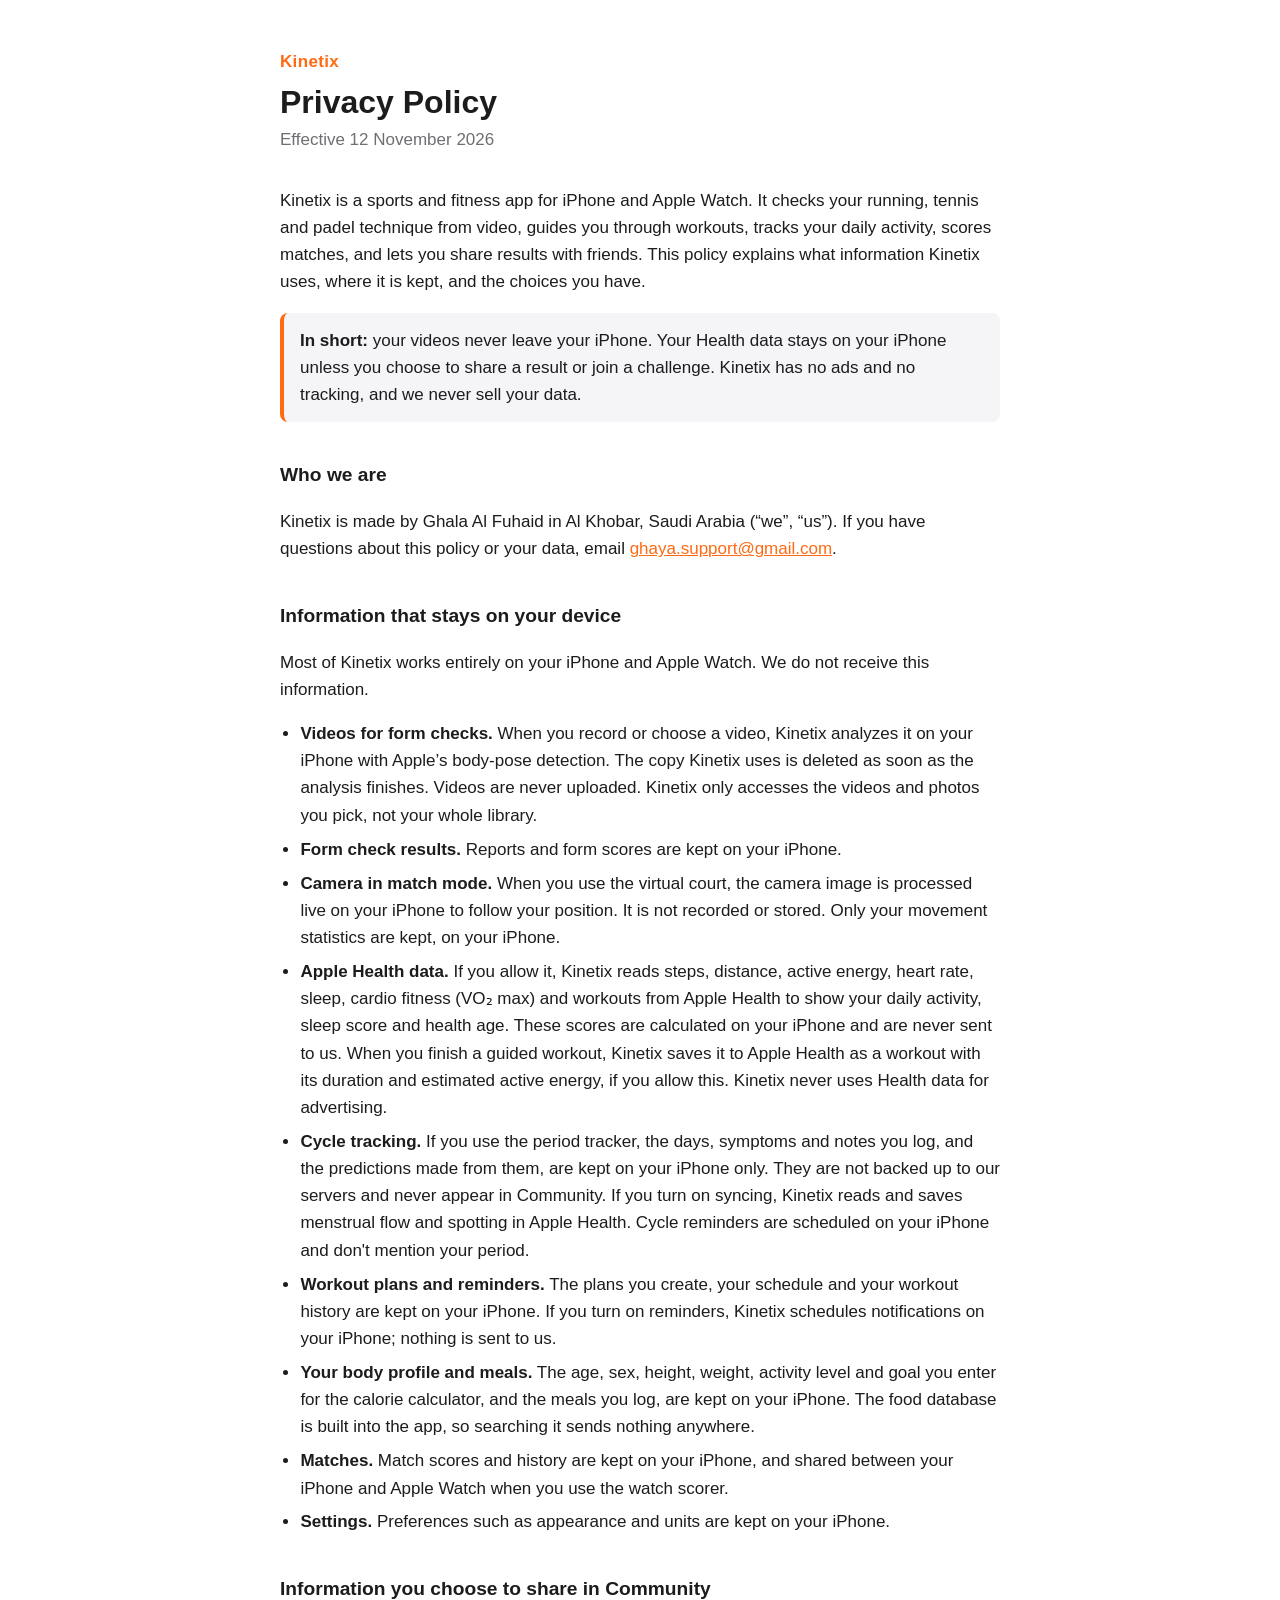
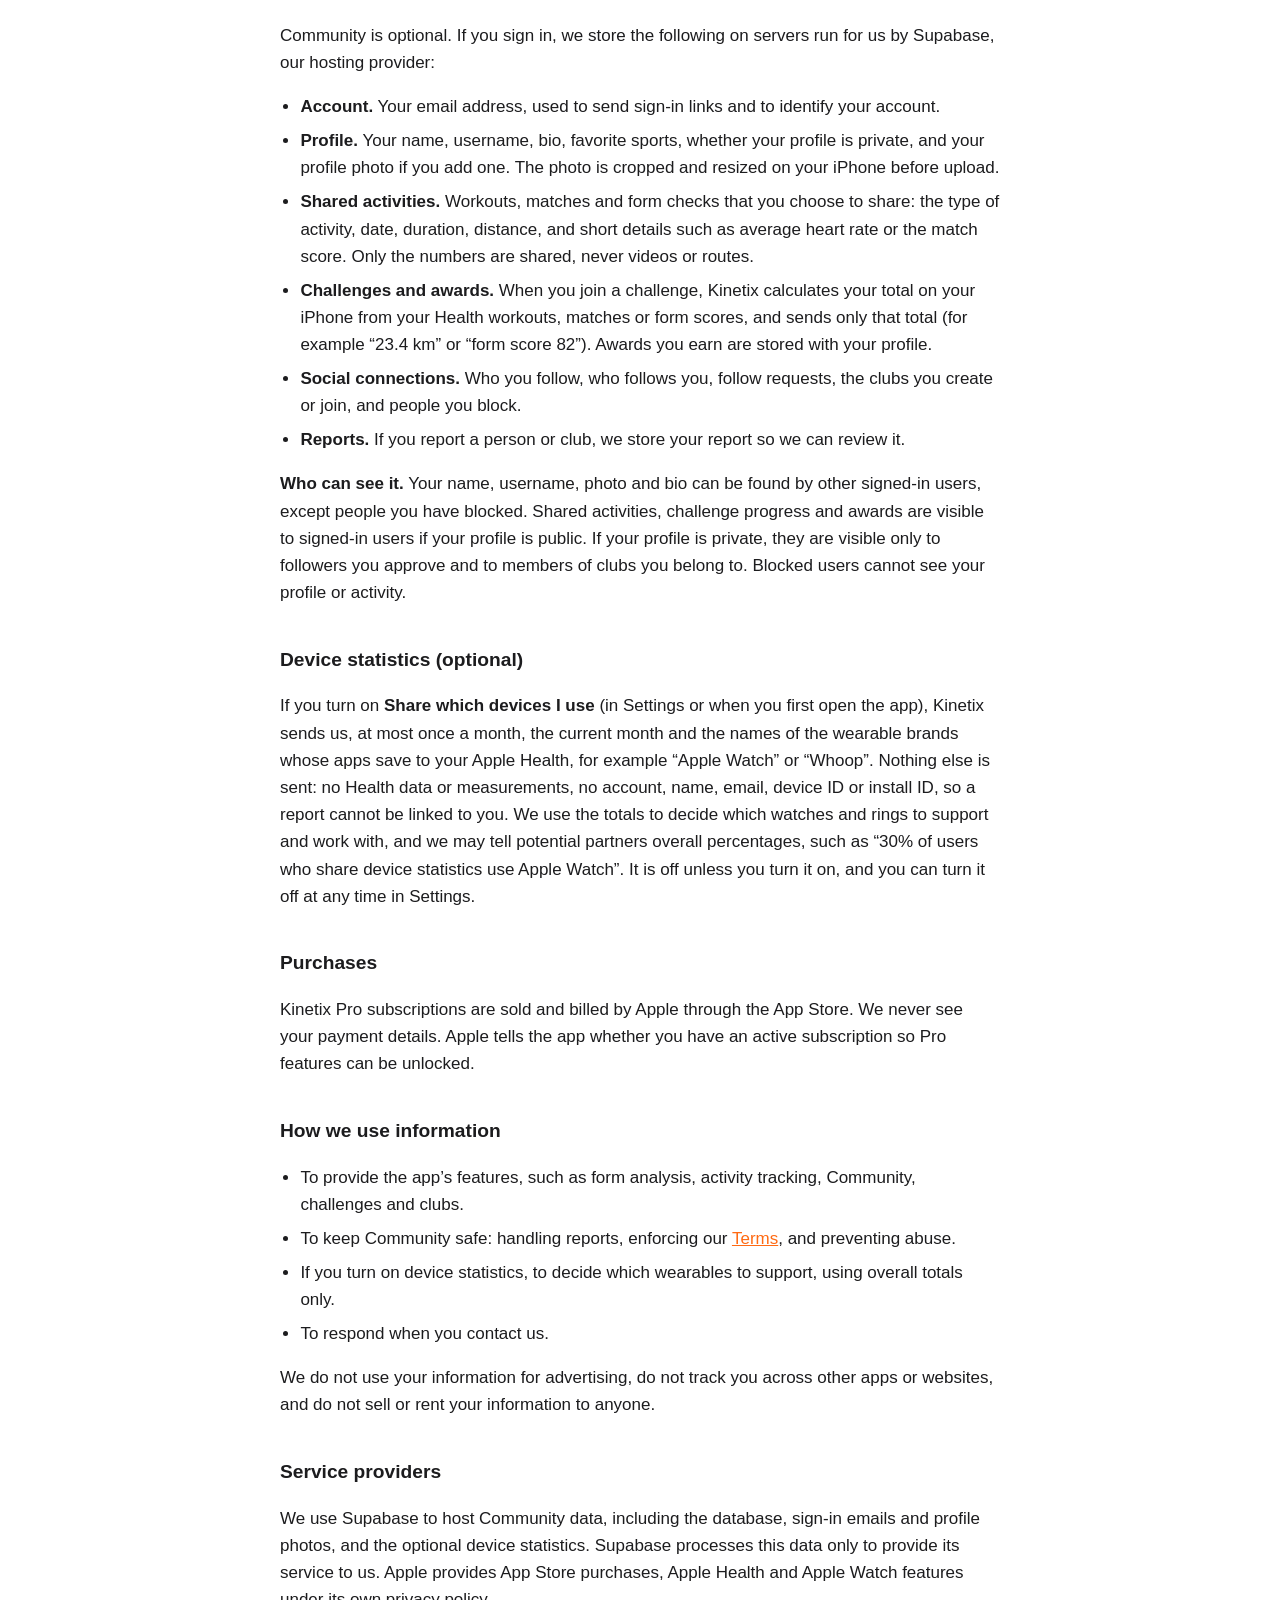
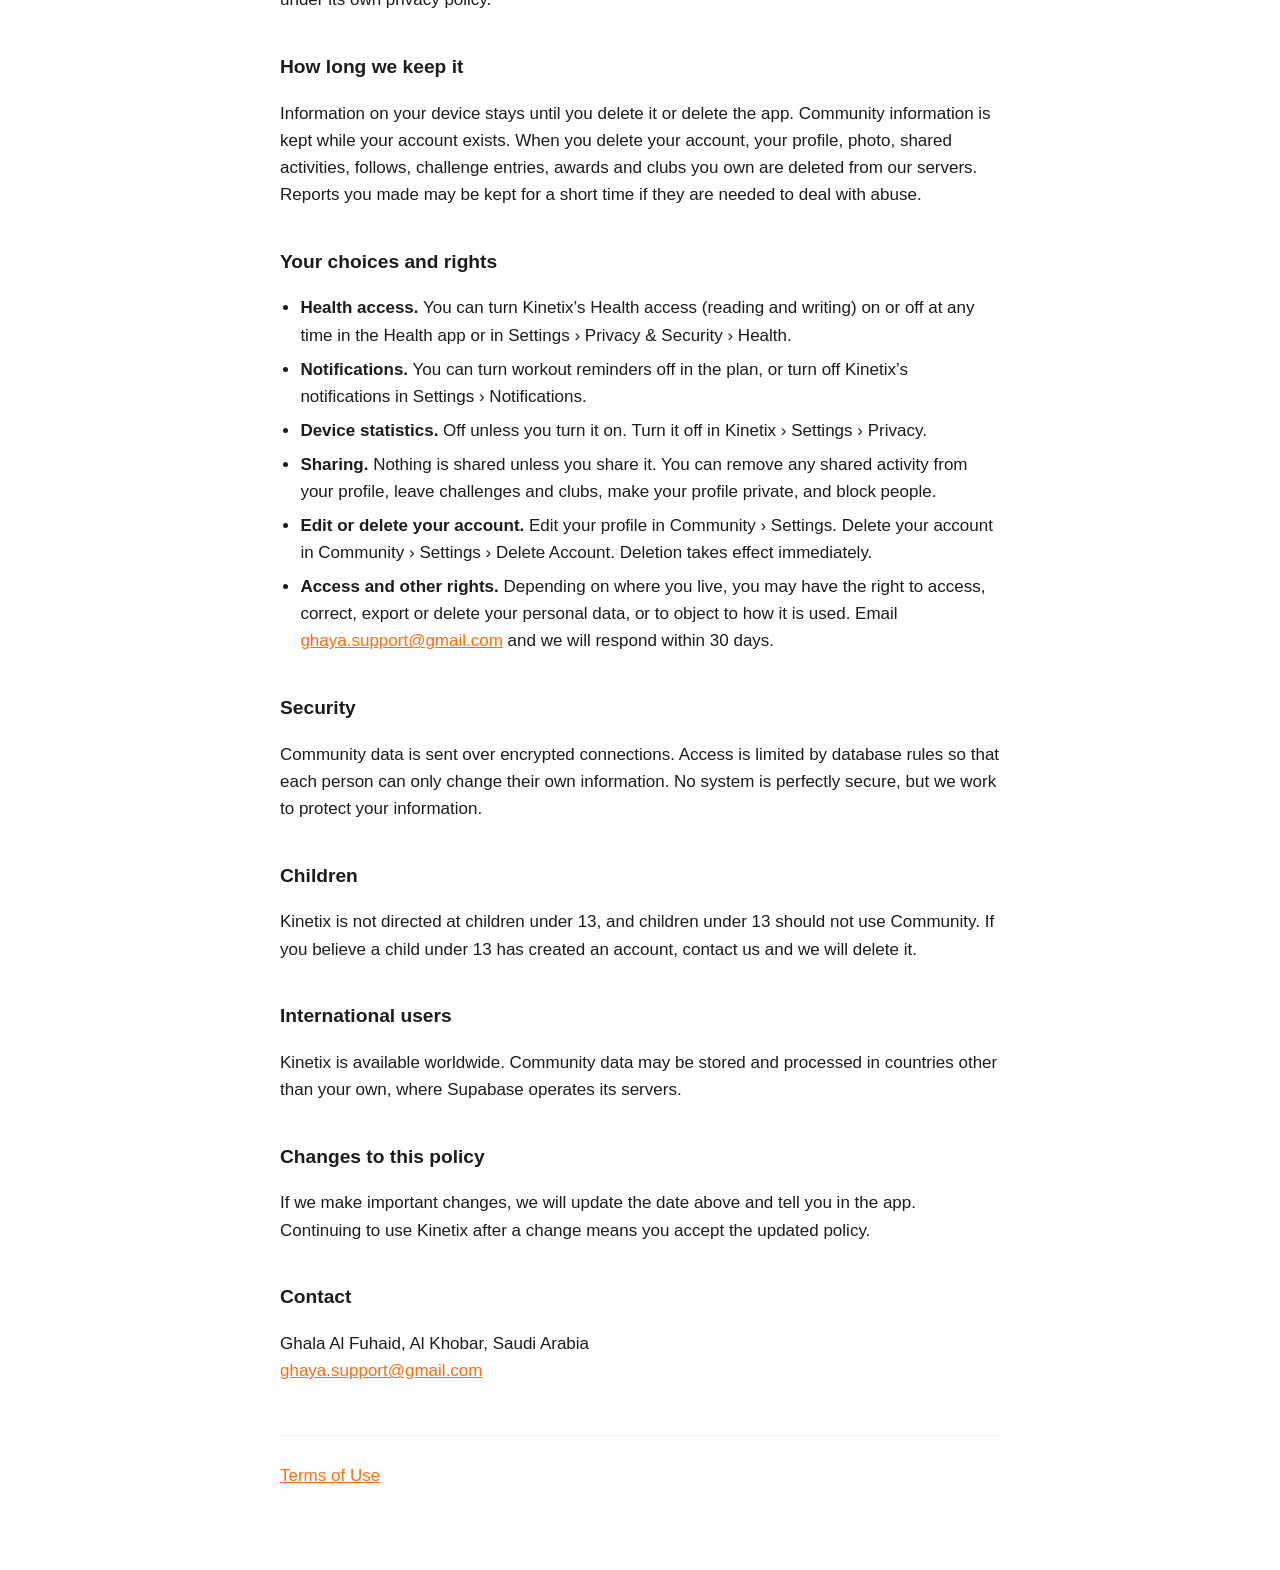
==== commit faf1eb47: "Privacy Policy: optional device statistics" ====
--- a/privacy.html
+++ b/privacy.html
@@ -10,7 +10,7 @@
 <main>
 <p class="brand">Kinetix</p>
 <h1>Privacy Policy</h1>
-<p class="meta">Effective 22 October 2026</p>
+<p class="meta">Effective 12 November 2026</p>
 
 <p>Kinetix is a sports and fitness app for iPhone and Apple Watch. It checks your running, tennis and padel technique from video, guides you through workouts, tracks your daily activity, scores matches, and lets you share results with friends. This policy explains what information Kinetix uses, where it is kept, and the choices you have.</p>
 
@@ -45,6 +45,9 @@
 </ul>
 <p><strong>Who can see it.</strong> Your name, username, photo and bio can be found by other signed-in users, except people you have blocked. Shared activities, challenge progress and awards are visible to signed-in users if your profile is public. If your profile is private, they are visible only to followers you approve and to members of clubs you belong to. Blocked users cannot see your profile or activity.</p>
 
+<h2>Device statistics (optional)</h2>
+<p>If you turn on <strong>Share which devices I use</strong> (in Settings or when you first open the app), Kinetix sends us, at most once a month, the current month and the names of the wearable brands whose apps save to your Apple Health, for example “Apple Watch” or “Whoop”. Nothing else is sent: no Health data or measurements, no account, name, email, device ID or install ID, so a report cannot be linked to you. We use the totals to decide which watches and rings to support and work with, and we may tell potential partners overall percentages, such as “30% of users who share device statistics use Apple Watch”. It is off unless you turn it on, and you can turn it off at any time in Settings.</p>
+
 <h2>Purchases</h2>
 <p>Kinetix Pro subscriptions are sold and billed by Apple through the App Store. We never see your payment details. Apple tells the app whether you have an active subscription so Pro features can be unlocked.</p>
 
@@ -52,12 +55,13 @@
 <ul>
 <li>To provide the app’s features, such as form analysis, activity tracking, Community, challenges and clubs.</li>
 <li>To keep Community safe: handling reports, enforcing our <a href="terms.html">Terms</a>, and preventing abuse.</li>
+<li>If you turn on device statistics, to decide which wearables to support, using overall totals only.</li>
 <li>To respond when you contact us.</li>
 </ul>
 <p>We do not use your information for advertising, do not track you across other apps or websites, and do not sell or rent your information to anyone.</p>
 
 <h2>Service providers</h2>
-<p>We use Supabase to host Community data, including the database, sign-in emails and profile photos. Supabase processes this data only to provide its service to us. Apple provides App Store purchases, Apple Health and Apple Watch features under its own privacy policy.</p>
+<p>We use Supabase to host Community data, including the database, sign-in emails and profile photos, and the optional device statistics. Supabase processes this data only to provide its service to us. Apple provides App Store purchases, Apple Health and Apple Watch features under its own privacy policy.</p>
 
 <h2>How long we keep it</h2>
 <p>Information on your device stays until you delete it or delete the app. Community information is kept while your account exists. When you delete your account, your profile, photo, shared activities, follows, challenge entries, awards and clubs you own are deleted from our servers. Reports you made may be kept for a short time if they are needed to deal with abuse.</p>
@@ -66,6 +70,7 @@
 <ul>
 <li><strong>Health access.</strong> You can turn Kinetix’s Health access (reading and writing) on or off at any time in the Health app or in Settings › Privacy &amp; Security › Health.</li>
 <li><strong>Notifications.</strong> You can turn workout reminders off in the plan, or turn off Kinetix’s notifications in Settings › Notifications.</li>
+<li><strong>Device statistics.</strong> Off unless you turn it on. Turn it off in Kinetix › Settings › Privacy.</li>
 <li><strong>Sharing.</strong> Nothing is shared unless you share it. You can remove any shared activity from your profile, leave challenges and clubs, make your profile private, and block people.</li>
 <li><strong>Edit or delete your account.</strong> Edit your profile in Community › Settings. Delete your account in Community › Settings › Delete Account. Deletion takes effect immediately.</li>
 <li><strong>Access and other rights.</strong> Depending on where you live, you may have the right to access, correct, export or delete your personal data, or to object to how it is used. Email <a href="mailto:ghaya.support@gmail.com">ghaya.support@gmail.com</a> and we will respond within 30 days.</li>
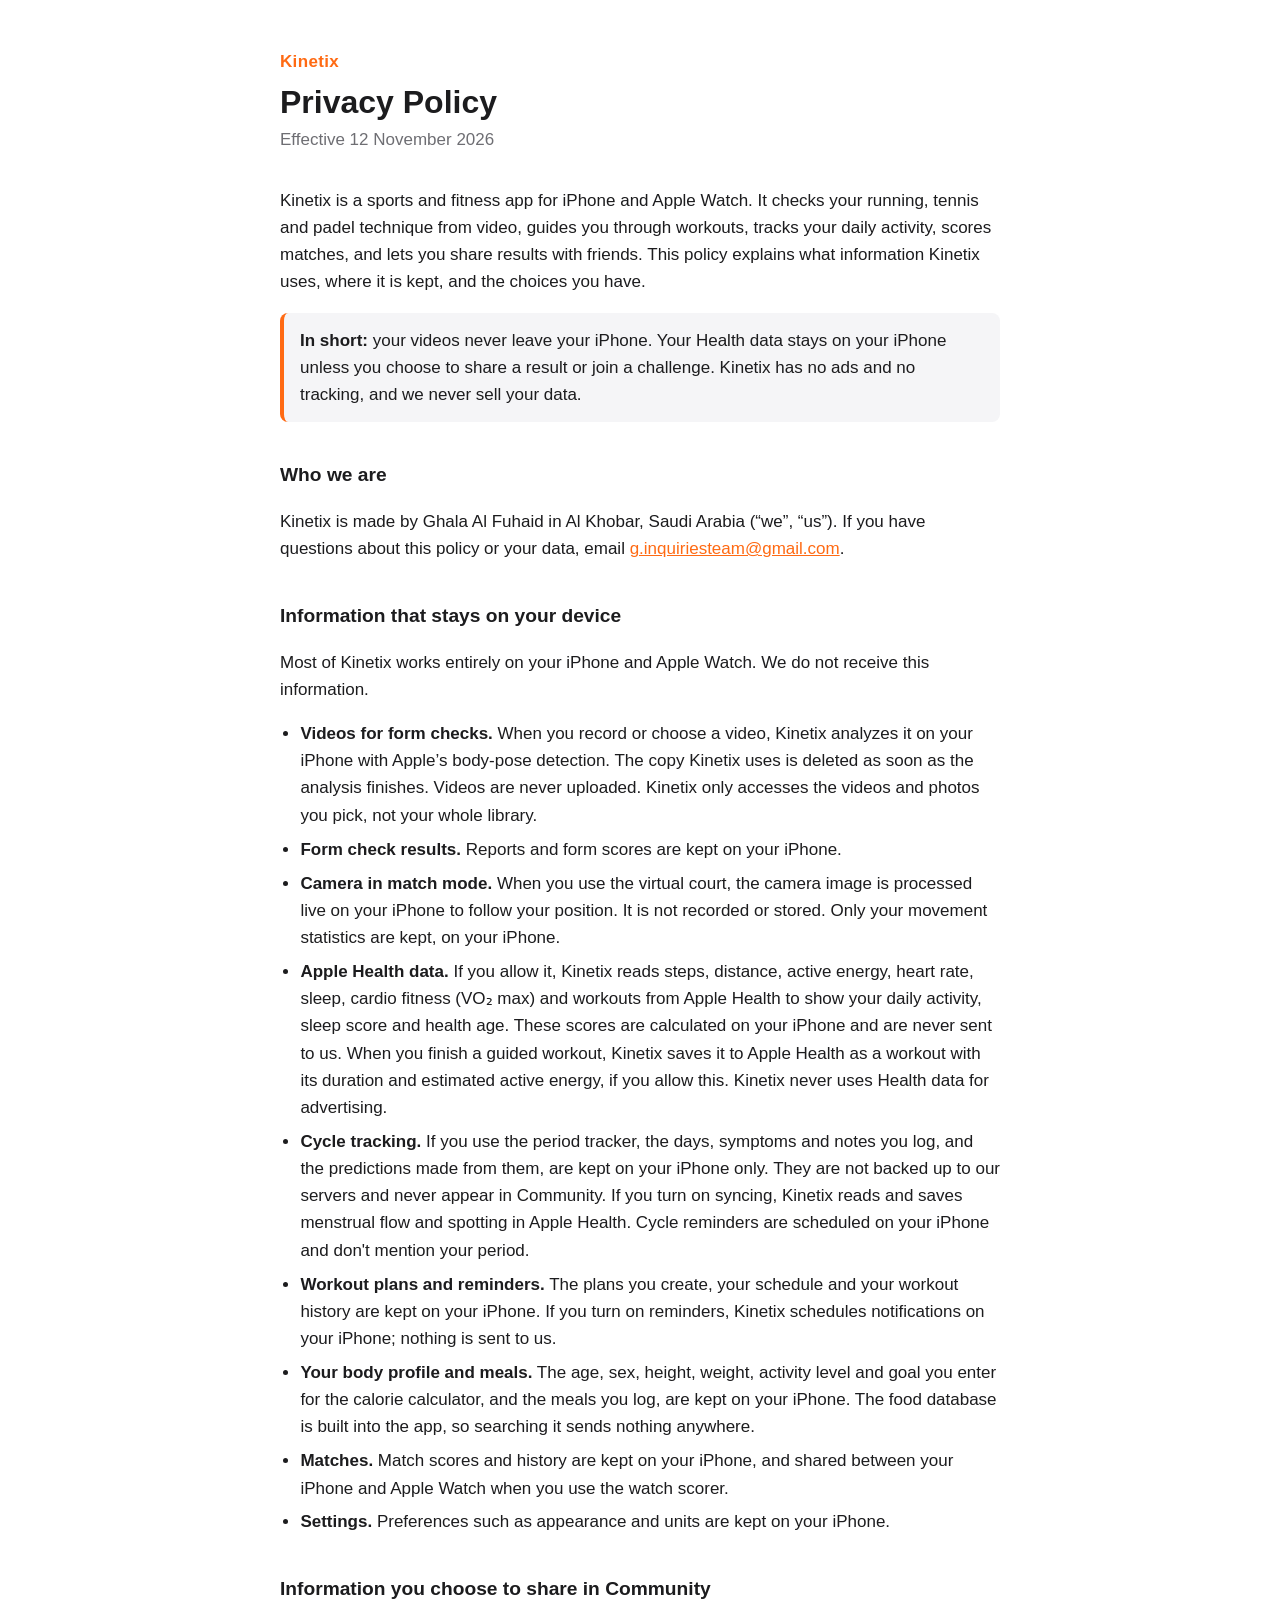
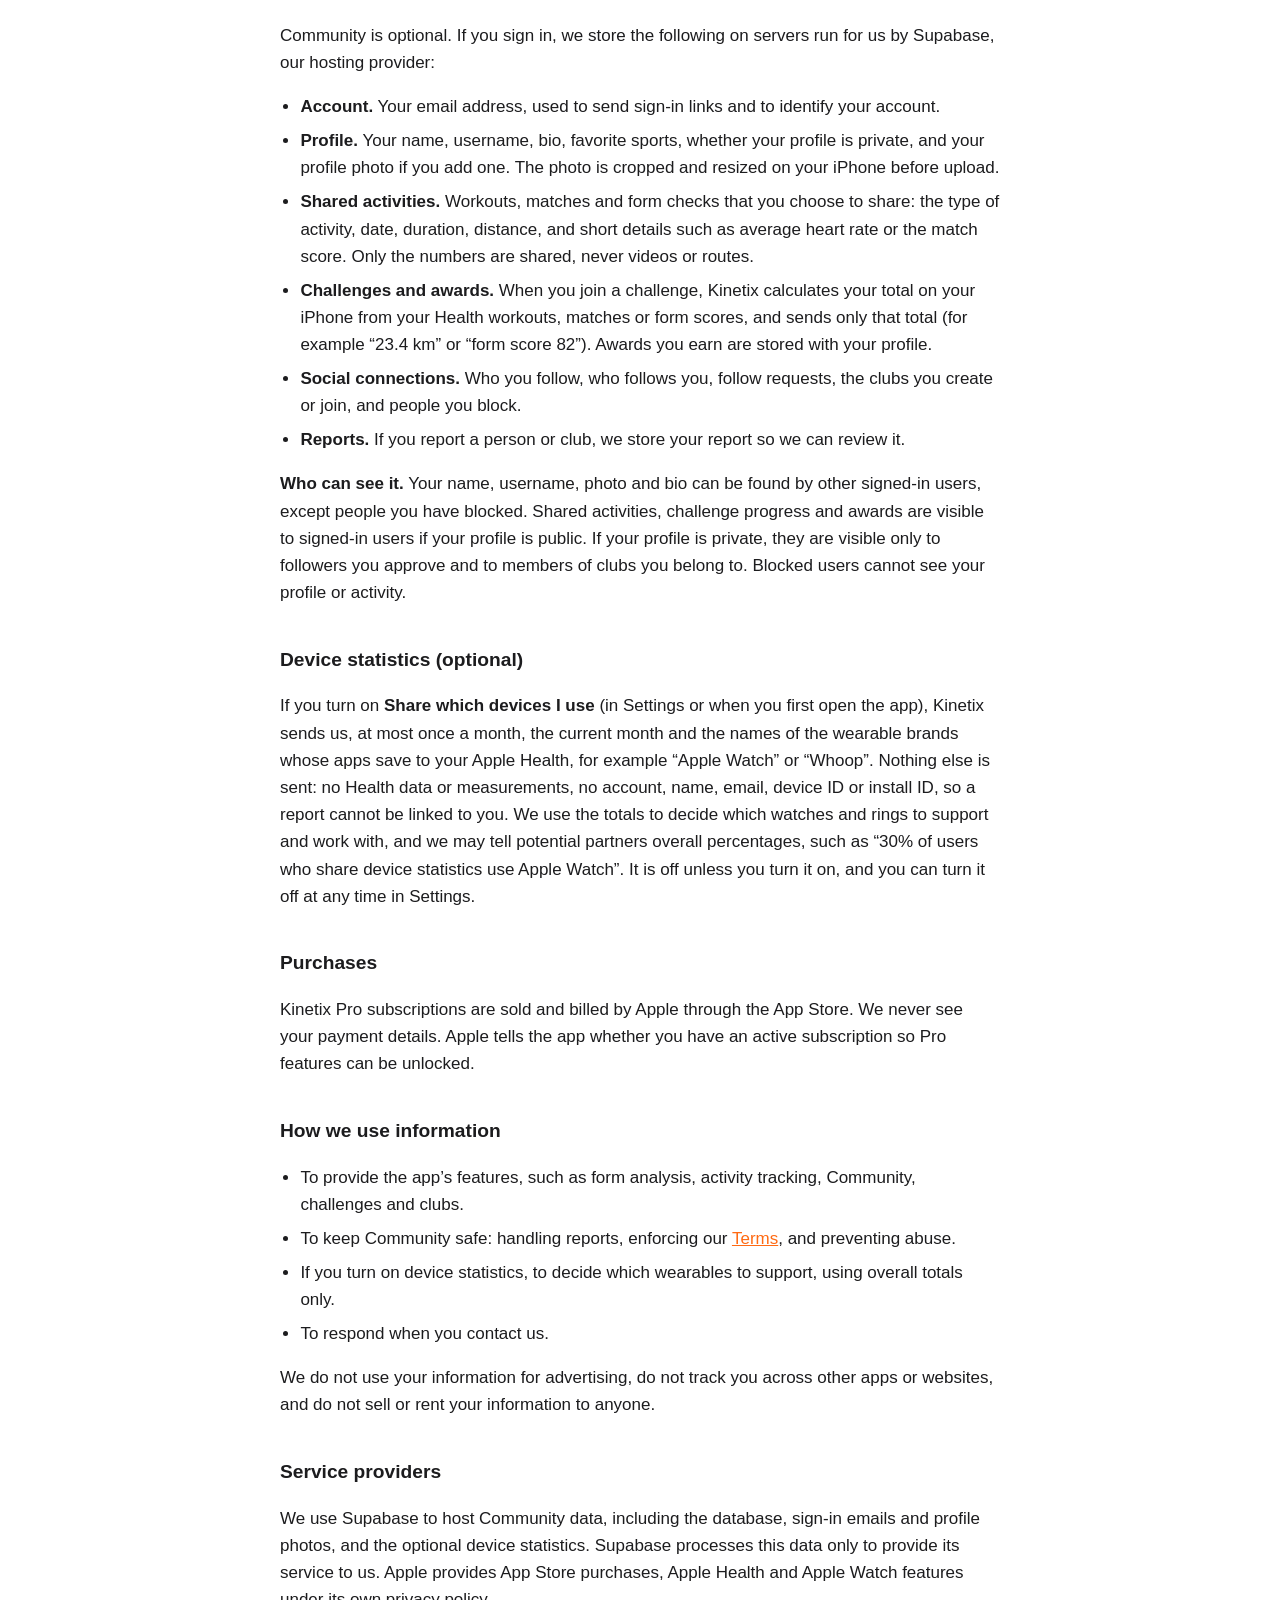
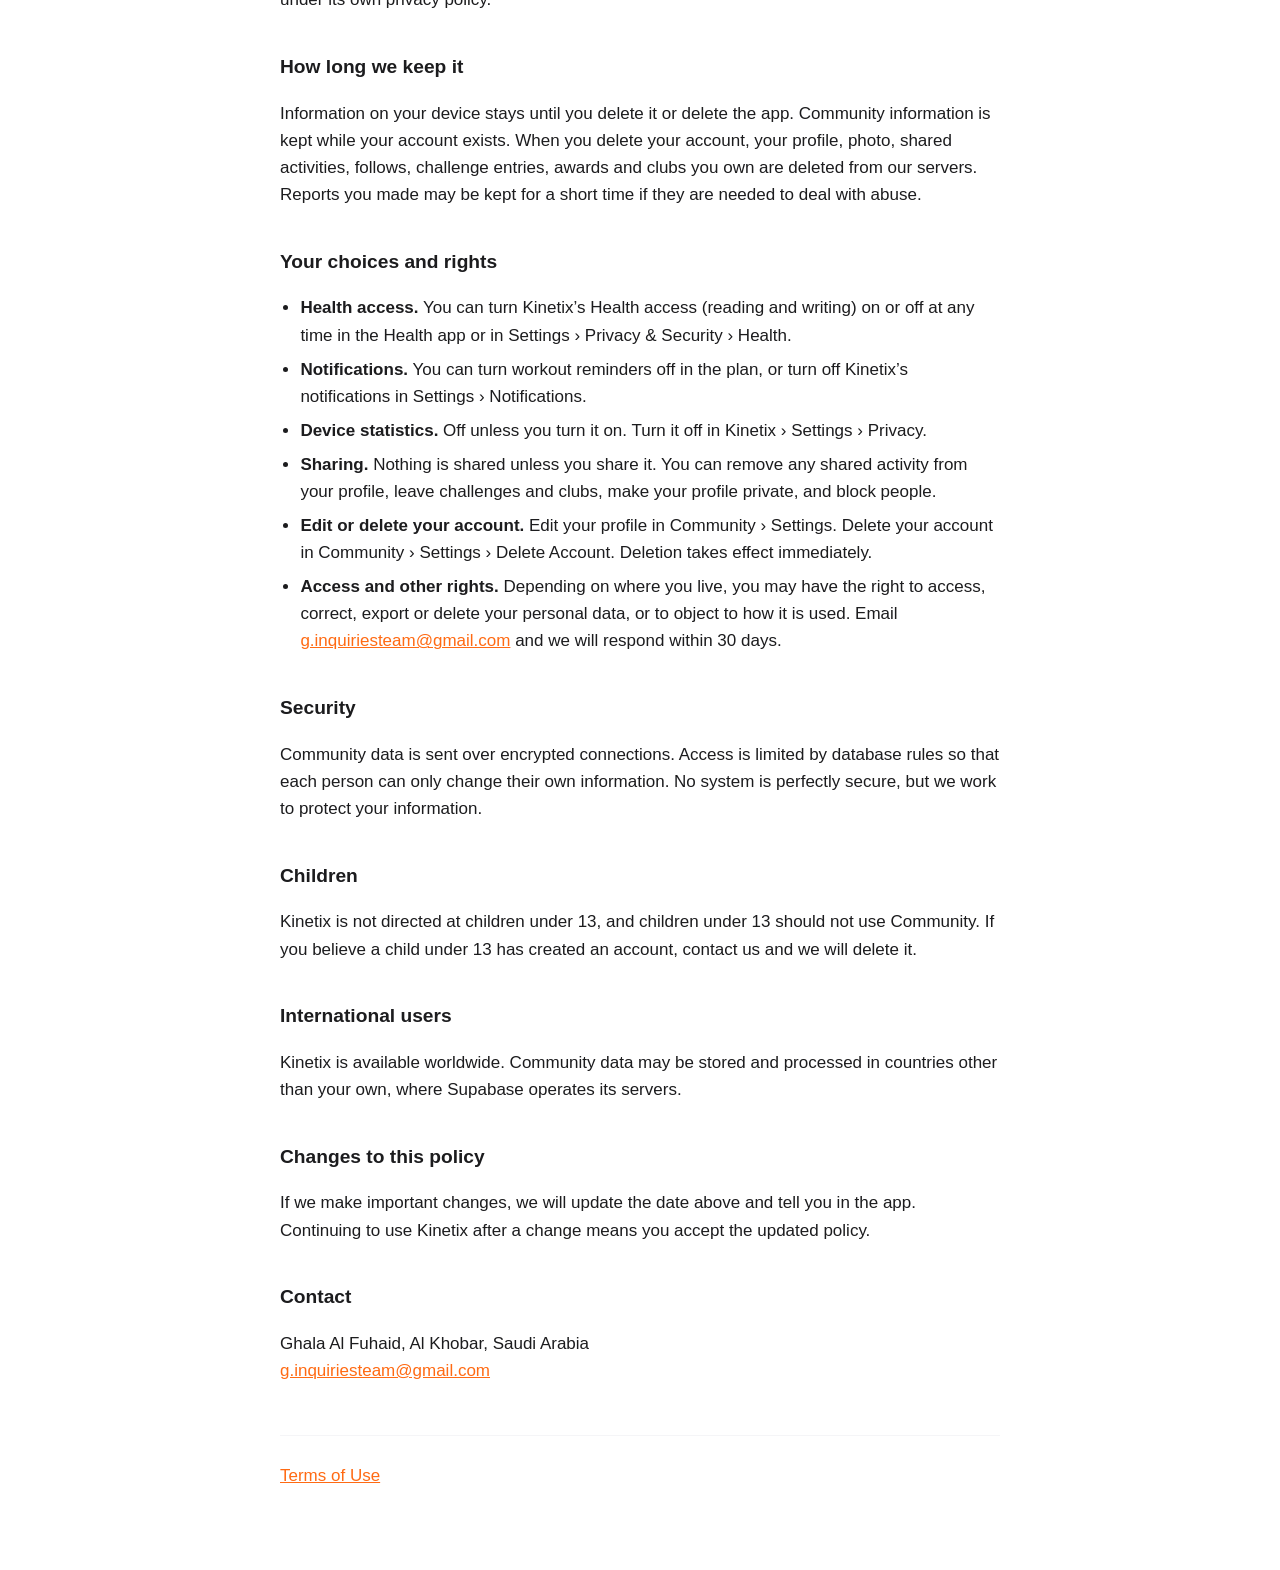
==== commit 06c9e1ab: "New contact email" ====
--- a/privacy.html
+++ b/privacy.html
@@ -17,7 +17,7 @@
 <p class="summary"><strong>In short:</strong> your videos never leave your iPhone. Your Health data stays on your iPhone unless you choose to share a result or join a challenge. Kinetix has no ads and no tracking, and we never sell your data.</p>
 
 <h2>Who we are</h2>
-<p>Kinetix is made by Ghala Al Fuhaid in Al Khobar, Saudi Arabia (“we”, “us”). If you have questions about this policy or your data, email <a href="mailto:ghaya.support@gmail.com">ghaya.support@gmail.com</a>.</p>
+<p>Kinetix is made by Ghala Al Fuhaid in Al Khobar, Saudi Arabia (“we”, “us”). If you have questions about this policy or your data, email <a href="mailto:g.inquiriesteam@gmail.com">g.inquiriesteam@gmail.com</a>.</p>
 
 <h2>Information that stays on your device</h2>
 <p>Most of Kinetix works entirely on your iPhone and Apple Watch. We do not receive this information.</p>
@@ -73,7 +73,7 @@
 <li><strong>Device statistics.</strong> Off unless you turn it on. Turn it off in Kinetix › Settings › Privacy.</li>
 <li><strong>Sharing.</strong> Nothing is shared unless you share it. You can remove any shared activity from your profile, leave challenges and clubs, make your profile private, and block people.</li>
 <li><strong>Edit or delete your account.</strong> Edit your profile in Community › Settings. Delete your account in Community › Settings › Delete Account. Deletion takes effect immediately.</li>
-<li><strong>Access and other rights.</strong> Depending on where you live, you may have the right to access, correct, export or delete your personal data, or to object to how it is used. Email <a href="mailto:ghaya.support@gmail.com">ghaya.support@gmail.com</a> and we will respond within 30 days.</li>
+<li><strong>Access and other rights.</strong> Depending on where you live, you may have the right to access, correct, export or delete your personal data, or to object to how it is used. Email <a href="mailto:g.inquiriesteam@gmail.com">g.inquiriesteam@gmail.com</a> and we will respond within 30 days.</li>
 </ul>
 
 <h2>Security</h2>
@@ -89,7 +89,7 @@
 <p>If we make important changes, we will update the date above and tell you in the app. Continuing to use Kinetix after a change means you accept the updated policy.</p>
 
 <h2>Contact</h2>
-<p>Ghala Al Fuhaid, Al Khobar, Saudi Arabia<br><a href="mailto:ghaya.support@gmail.com">ghaya.support@gmail.com</a></p>
+<p>Ghala Al Fuhaid, Al Khobar, Saudi Arabia<br><a href="mailto:g.inquiriesteam@gmail.com">g.inquiriesteam@gmail.com</a></p>
 
 <p class="footer"><a href="terms.html">Terms of Use</a></p>
 </main>
